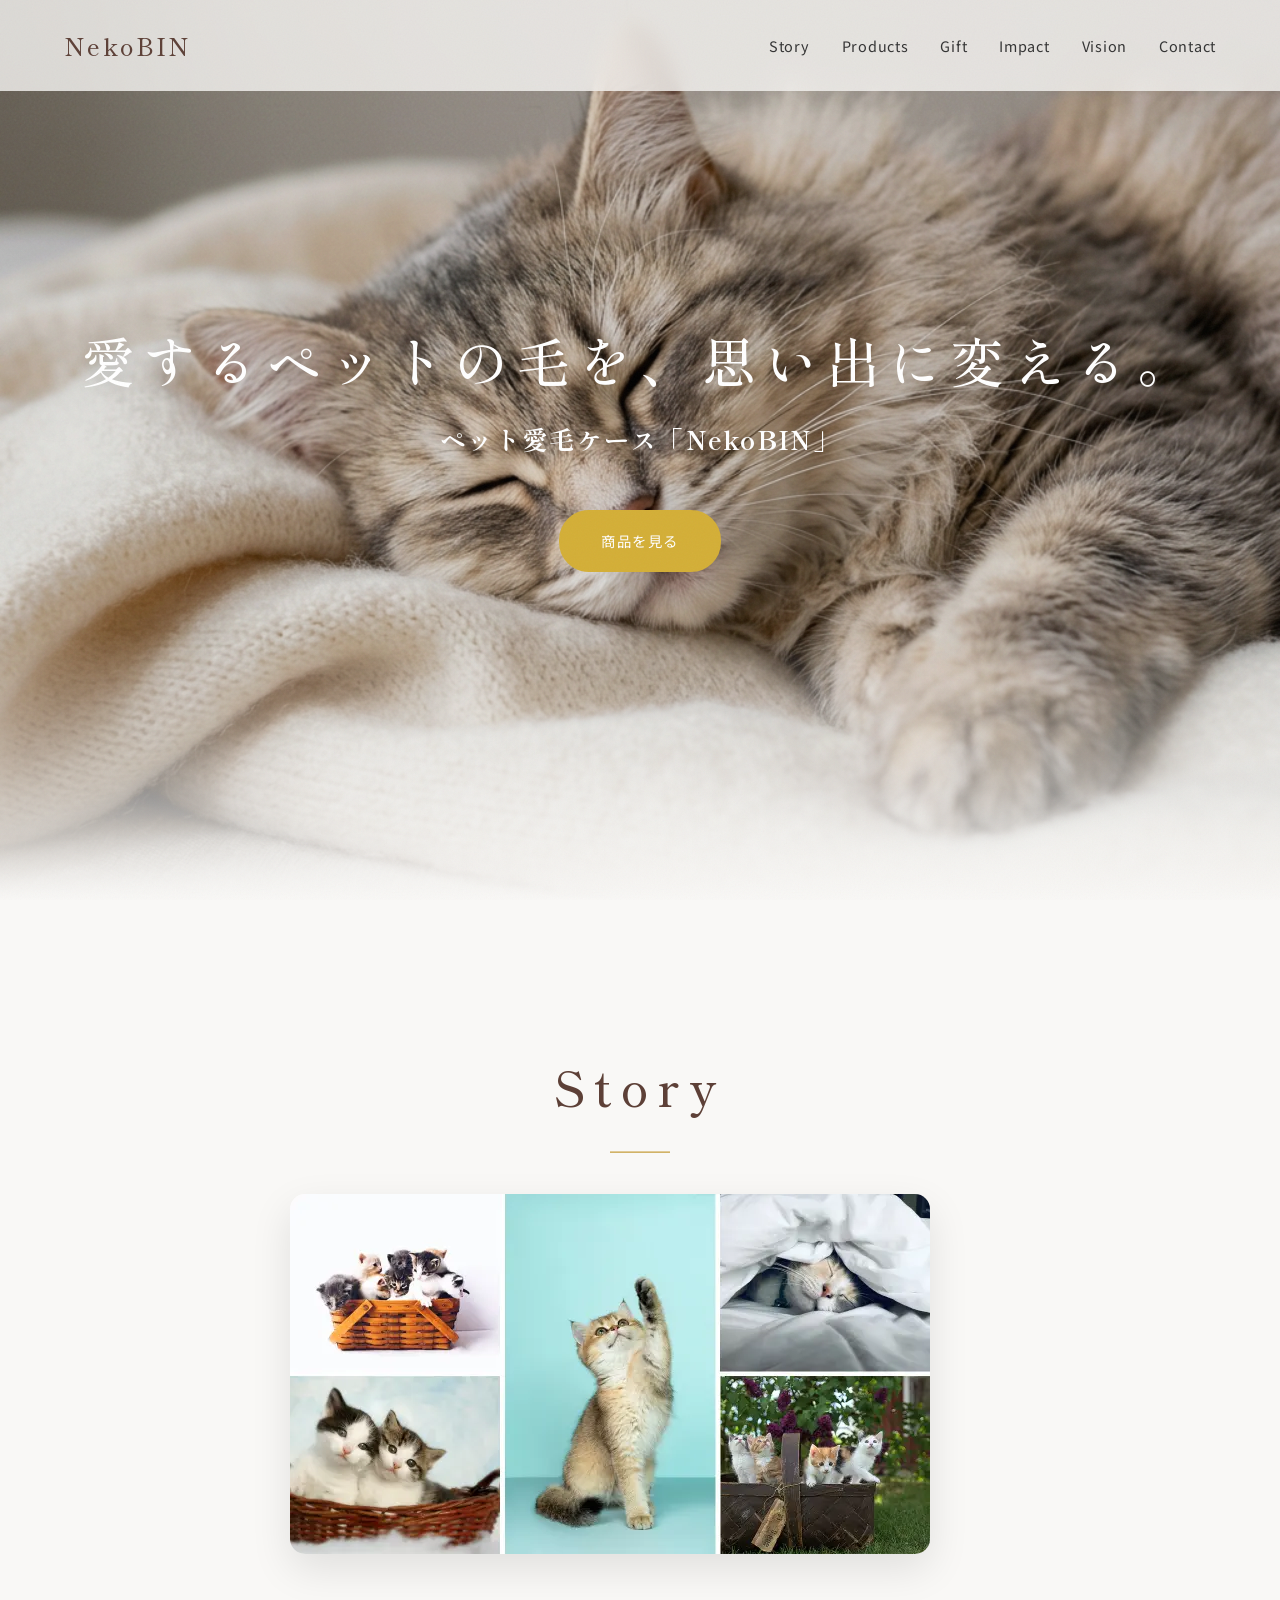
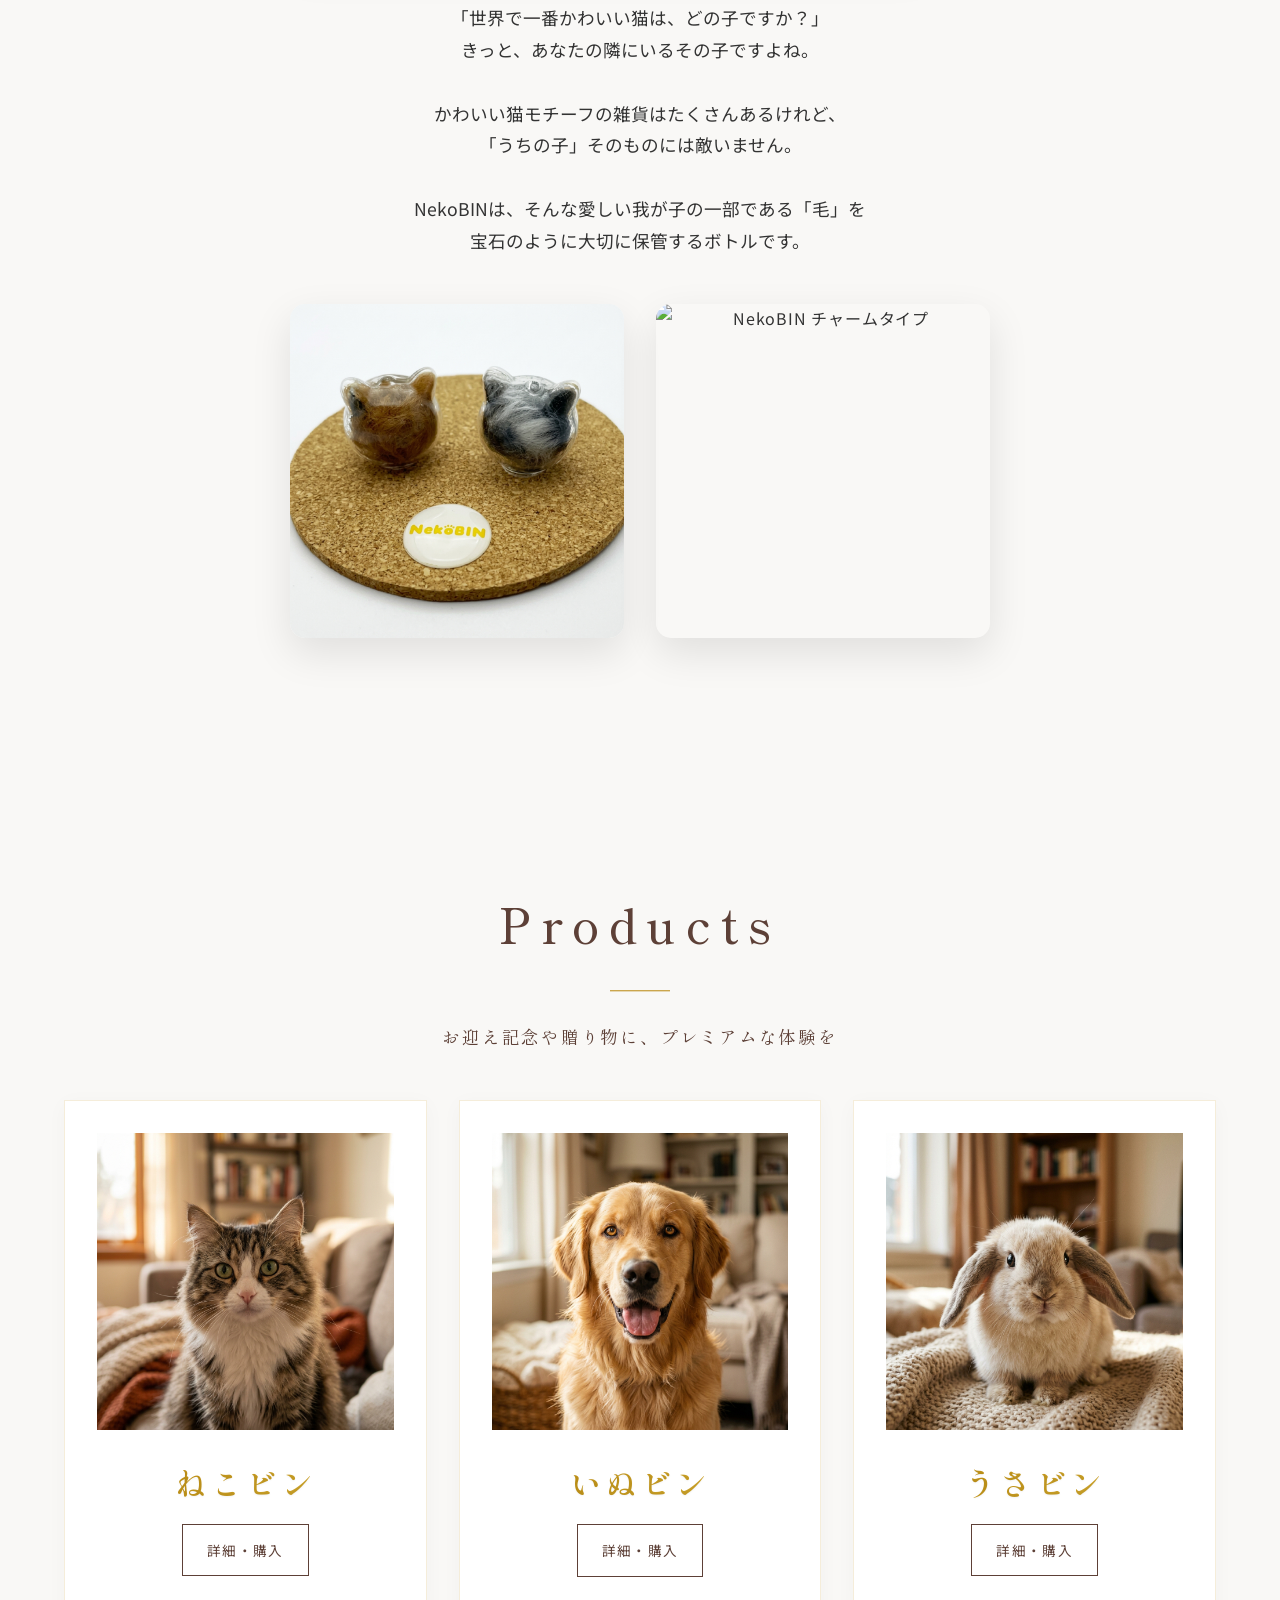
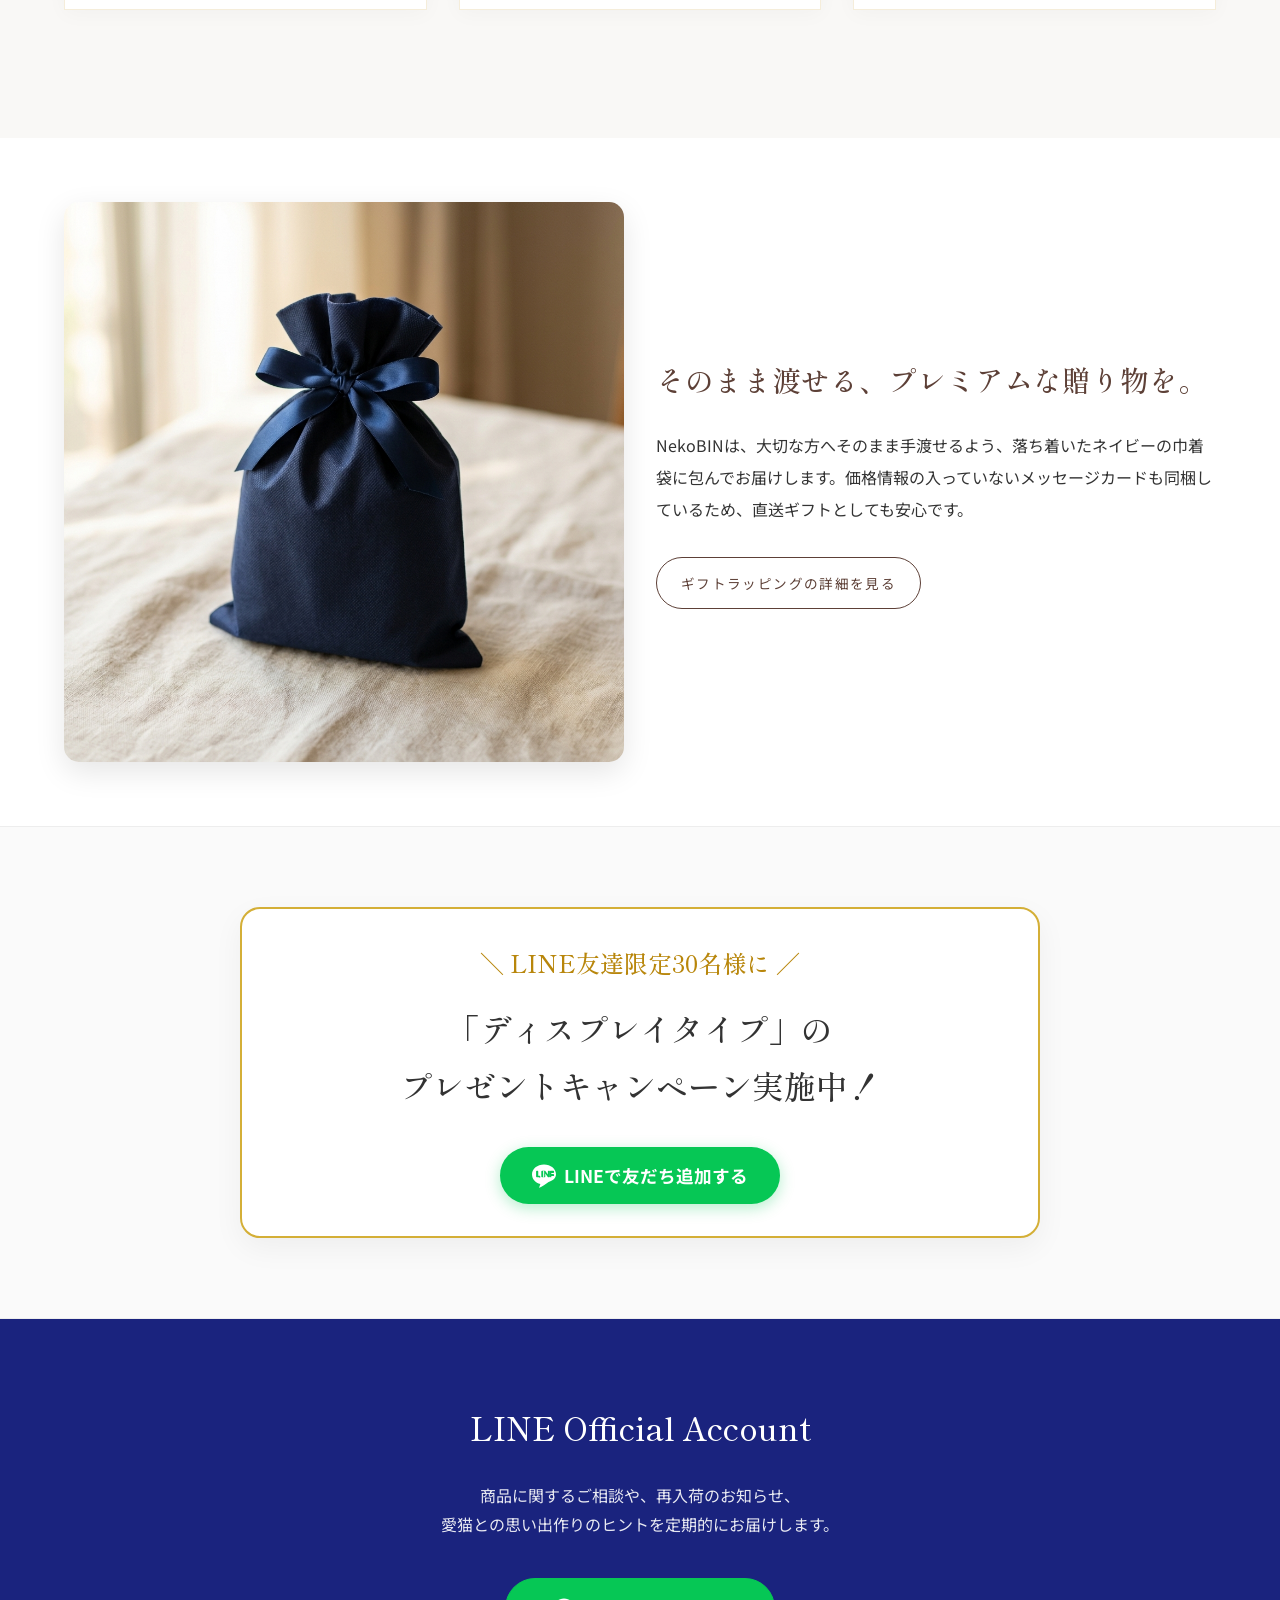
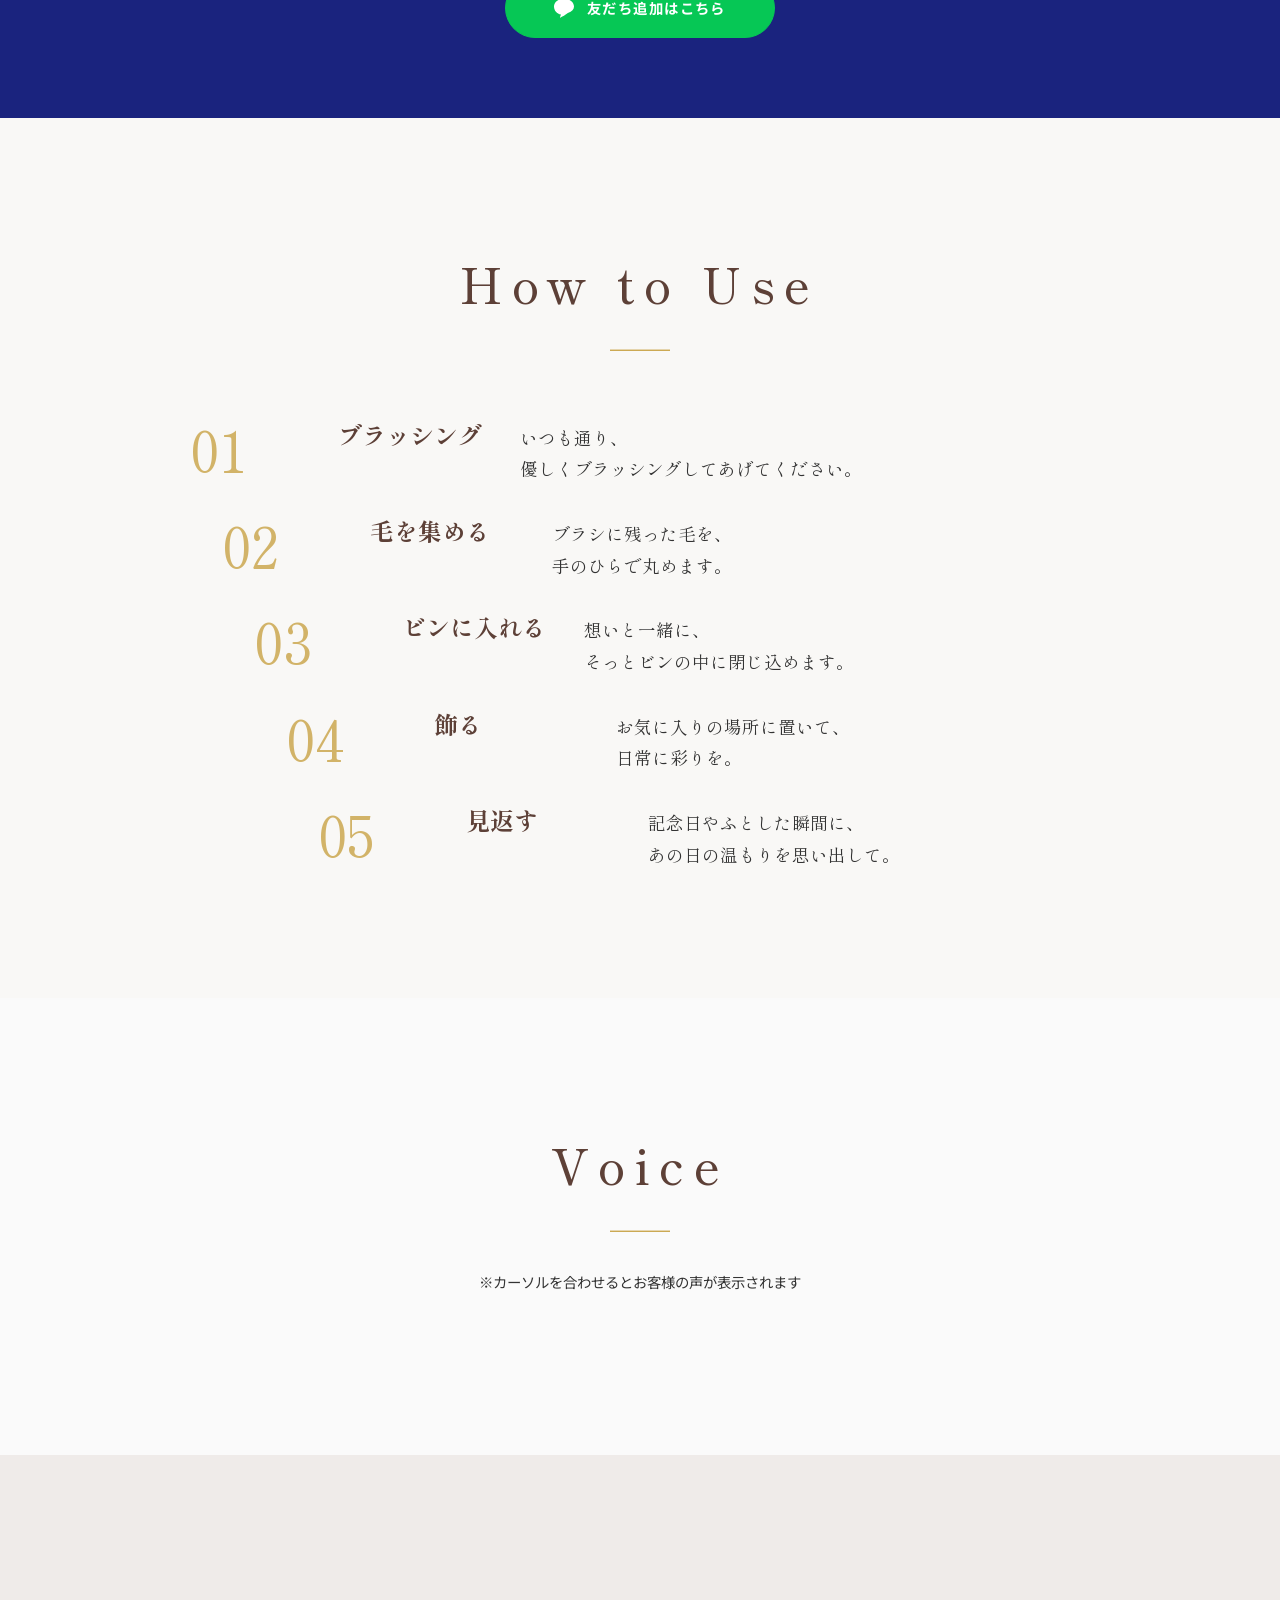
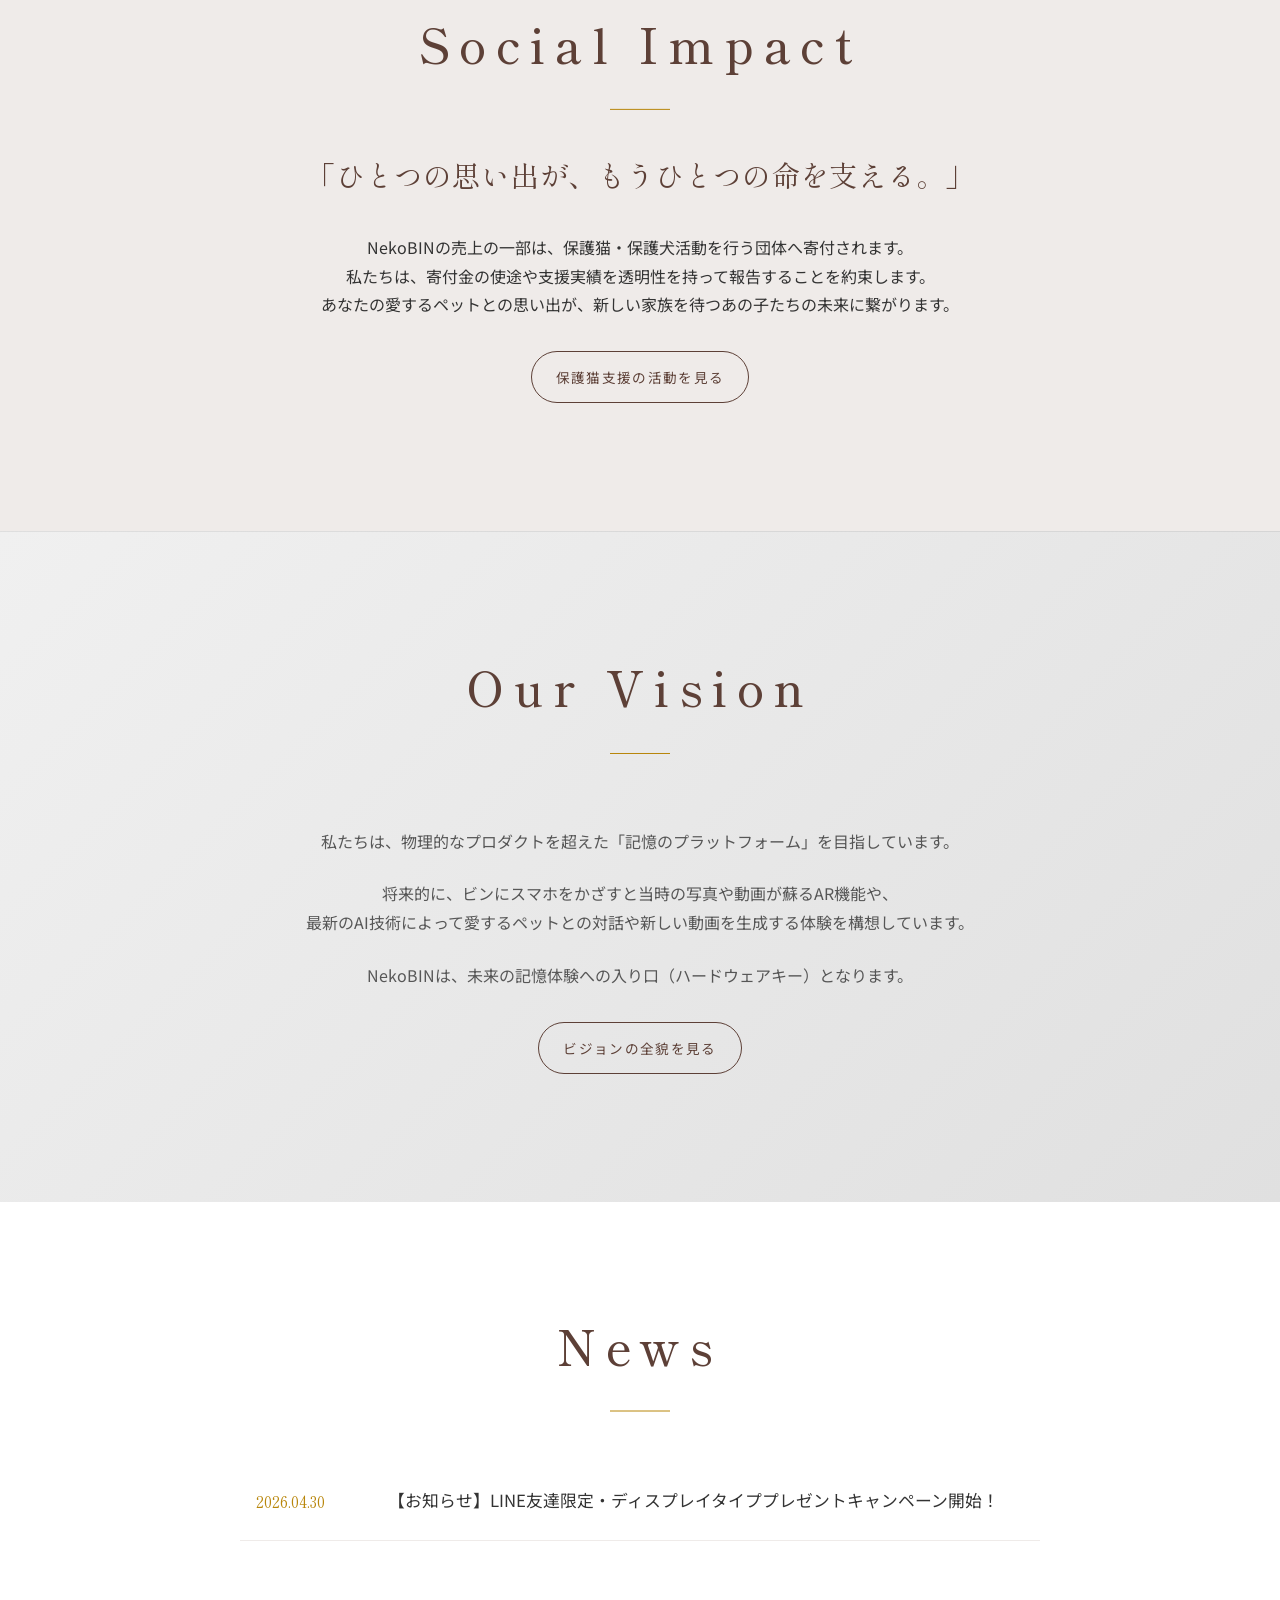
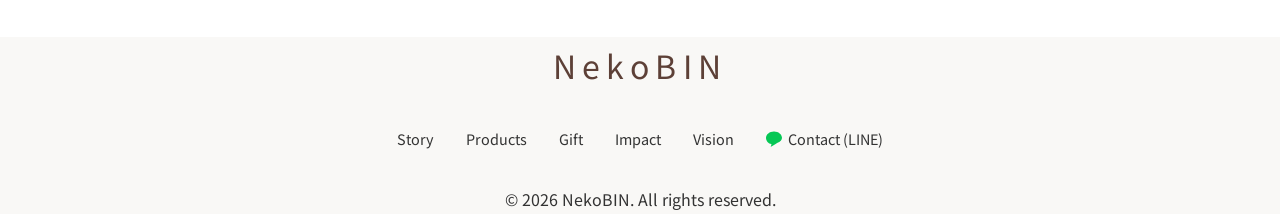
==== index.html @ 09f12906 "fix: 各商品のメイン画像を顔全体が写っているかわいらしいものに更新" ====
<!DOCTYPE html>
<html lang="ja">
<head>
    <meta charset="UTF-8">
    <meta name="viewport" content="width=device-width, initial-scale=1.0">
    <title>NekoBIN（ねこビン）| 愛するペットの毛を、思い出に変える。</title>
    <meta name="description" content="ペットとの日々を美しく残す「ペット愛毛ケース」NekoBIN。ブラッシング後の毛を小さなタイムカプセルに。保護猫・保護犬活動を支援するプレミアムブランドです。">
    <meta name="keywords" content="ペット愛毛ケース,遺毛 保管,猫 抜け毛 活用,ペット メモリアル ギフト,おしゃれ 抜け毛 ケース,NekoBIN">
    
    <!-- Open Graph / SNS -->
    <meta property="og:type" content="website">
    <meta property="og:title" content="NekoBIN（ねこビン）| 愛するペットの毛を、思い出に変える。">
    <meta property="og:description" content="ペットとの日々を美しく残す「ペット愛毛ケース」NekoBIN。">
    <meta property="og:image" content="nekobin_yellow_text.png">
    
    <!-- Google Fonts -->
    <link rel="preconnect" href="https://fonts.googleapis.com">
    <link rel="preconnect" href="https://fonts.gstatic.com" crossorigin>
    <link href="https://fonts.googleapis.com/css2?family=Noto+Sans+JP:wght@300;400;500&family=Shippori+Mincho:wght@400;500;600&display=swap" rel="stylesheet">
    
    <!-- CSS -->
    <link rel="stylesheet" href="style.css">
</head>
<body>
    <div class="noise-overlay"></div>
    
    <header id="header">
        <nav class="nav-container">
            <div class="logo">NekoBIN</div>
            <div class="menu-toggle" id="mobile-menu">
                <span></span>
                <span></span>
                <span></span>
            </div>
            <ul class="nav-links">
                <li><a href="#story">Story</a></li>
                <li><a href="#products">Products</a></li>
                <li><a href="gift.html">Gift</a></li>
                <li><a href="impact.html">Impact</a></li>
                <li><a href="vision.html">Vision</a></li>
                <li><a href="#footer">Contact</a></li>
            </ul>
        </nav>
    </header>

    <main>
        <!-- 1. Hero Section -->
        <section id="hero" class="hero-section">
            <div class="container">
                <div class="hero-content">
                    <h1 class="fade-in">愛するペットの毛を、思い出に変える。</h1>
                    <p class="sub-copy fade-in" style="font-weight: bold; color: var(--color-white);">ペット愛毛ケース「NekoBIN」</p>
                    <div class="cta-group fade-in">
                        <a href="#products" class="btn btn-primary" style="border-radius: 30px; border: 2px solid var(--color-accent-soft); background-color: var(--color-accent-soft); color: var(--color-white);">商品を見る</a>
                    </div>
                </div>
            </div>
        </section>

        <!-- 2. Brand Story -->
        <section id="story" class="story-section animate-on-scroll">
            <div class="container">
                <h2 class="section-title">Story</h2>
                <div class="story-content">
                    <div class="story-image-container fade-in" style="margin-bottom: 3rem; text-align: center;">
                        <img src="story_header_image.png" alt="かわいい猫たち" style="max-width: 100%; border-radius: 15px; box-shadow: 0 15px 40px rgba(0,0,0,0.1);">
                    </div>
                    <p>「世界で一番かわいい猫は、どの子ですか？」<br>
                    きっと、あなたの隣にいるその子ですよね。</p>
                    <p>かわいい猫モチーフの雑貨はたくさんあるけれど、<br>
                    「うちの子」そのものには敵いません。</p>
                    <p>NekoBINは、そんな愛しい我が子の一部である「毛」を<br>
                    宝石のように大切に保管するボトルです。</p>
                    <div class="story-image-container fade-in" style="margin-top: 3rem; display: flex; gap: 2rem; justify-content: center; align-items: stretch; flex-wrap: wrap;">
                        <img src="nekobin_yellow_text.png" alt="NekoBIN ディスプレイタイプ" style="flex: 1; min-width: 280px; max-width: 400px; object-fit: cover; border-radius: 15px; box-shadow: 0 15px 40px rgba(0,0,0,0.1);">
                        <img src="https://stationery.sentouryoku.com/wp-content/uploads/2026/03/detail_38719_17035072375439.webp" alt="NekoBIN チャームタイプ" style="flex: 1; min-width: 280px; max-width: 400px; object-fit: cover; border-radius: 15px; box-shadow: 0 15px 40px rgba(0,0,0,0.1);">
                    </div>
                </div>
            </div>
        </section>

        <!-- 3. Product Lineup -->
        <section id="products" class="products-section animate-on-scroll">
            <div class="container">
                <h2 class="section-title">Products</h2>
                <p style="text-align: center; margin-top: -2.5rem; margin-bottom: 3rem; color: var(--color-text-sub); font-family: var(--font-serif); font-size: 1.1rem; letter-spacing: 0.1em;">お迎え記念や贈り物に、プレミアムな体験を</p>
                <div class="product-grid">
                    <div class="product-card">
                        <div class="product-image">
                            <img src="cute_cat_face.png" alt="ねこビン">
                        </div>
                        <h3>ねこビン</h3>
                        <div class="product-variations">
                            <div class="variation">
                                <img src="nekobin_yellow_text.png" alt="ねこビン ディスプレイタイプ">
                                <span>ディスプレイタイプ</span>
                            </div>
                            <div class="variation">
                                <img src="https://stationery.sentouryoku.com/wp-content/uploads/2026/03/detail_38719_17035072375439.webp" alt="ねこビン チャームタイプ">
                                <span>チャームタイプ</span>
                            </div>
                        </div>
                        <a href="https://sentouryoku.shop-pro.jp/?mode=cate&cbid=2917556&csid=0" class="btn btn-outline" target="_blank" rel="noopener noreferrer">詳細・購入</a>
                    </div>
                    <div class="product-card">
                        <div class="product-image">
                            <img src="cute_dog_face.png" alt="いぬビン">
                        </div>
                        <h3>いぬビン</h3>
                        <div class="product-variations">
                            <div class="variation">
                                <img src="https://stationery.sentouryoku.com/wp-content/uploads/2026/03/inubin_display.png" alt="いぬビン ディスプレイタイプ">
                                <span>ディスプレイタイプ</span>
                            </div>
                            <div class="variation">
                                <img src="https://stationery.sentouryoku.com/wp-content/uploads/2026/03/inubin_charm.png" alt="いぬビン チャームタイプ">
                                <span>チャームタイプ</span>
                            </div>
                        </div>
                        <a href="https://sentouryoku.shop-pro.jp/?mode=cate&cbid=2979851&csid=0" class="btn btn-outline" target="_blank" rel="noopener noreferrer">詳細・購入</a>
                    </div>
                    <div class="product-card">
                        <div class="product-image">
                            <img src="cute_rabbit_face.png" alt="うさビン">
                        </div>
                        <h3>うさビン</h3>
                        <div class="product-variations">
                            <div class="variation">
                                <img src="https://stationery.sentouryoku.com/wp-content/uploads/2026/03/usabin_display.png" alt="うさビン ディスプレイタイプ">
                                <span>ディスプレイタイプ</span>
                            </div>
                            <div class="variation">
                                <img src="https://stationery.sentouryoku.com/wp-content/uploads/2026/03/usabin_charm.png" alt="うさビン チャームタイプ">
                                <span>チャームタイプ</span>
                            </div>
                        </div>
                        <a href="https://sentouryoku.shop-pro.jp/?mode=cate&cbid=2979852&csid=0" class="btn btn-outline" target="_blank" rel="noopener noreferrer">詳細・購入</a>
                    </div>
                </div>
            </div>
        </section>

        <!-- Gift Intro Section -->
        <section id="gift-intro" class="animate-on-scroll" style="background-color: var(--color-white); padding: 4rem 0;">
            <div class="container">
                <div style="display: flex; gap: 2rem; align-items: center; flex-wrap: wrap;">
                    <div style="flex: 1; min-width: 280px;">
                        <img src="gift_hero_bag.png?v=2" alt="ギフトラッピング" style="width: 100%; border-radius: 15px; box-shadow: 0 10px 30px rgba(0,0,0,0.1);">
                    </div>
                    <div style="flex: 1; min-width: 280px;">
                        <h2 style="font-family: var(--font-serif); font-size: 1.8rem; margin-bottom: 1.5rem; color: var(--color-text-sub);">そのまま渡せる、プレミアムな贈り物を。</h2>
                        <p style="margin-bottom: 2rem; line-height: 2;">NekoBINは、大切な方へそのまま手渡せるよう、落ち着いたネイビーの巾着袋に包んでお届けします。価格情報の入っていないメッセージカードも同梱しているため、直送ギフトとしても安心です。</p>
                        <a href="gift.html" class="btn btn-outline" style="border-radius: 30px;">ギフトラッピングの詳細を見る</a>
                    </div>
                </div>
            </div>
        </section>

        <!-- Campaign Banner -->
        <section class="campaign-section animate-on-scroll" style="background-color: #FAFAFA; padding: 5rem 0; border-top: 1px solid rgba(0,0,0,0.05); border-bottom: 1px solid rgba(0,0,0,0.05);">
            <div class="container" style="text-align: center;">
                <div style="background: white; border: 2px solid var(--color-accent-soft); border-radius: 20px; padding: 2rem; max-width: 800px; margin: 0 auto; box-shadow: 0 10px 30px rgba(0,0,0,0.05);">
                    <h3 style="font-size: clamp(1rem, 4vw, 1.5rem); margin-bottom: 1rem; color: var(--color-accent); font-family: var(--font-serif);">＼ LINE友達限定30名様に ／</h3>
                    <h2 style="font-size: clamp(1.2rem, 5vw, 2rem); margin-bottom: 2rem; color: var(--color-text-main); font-family: var(--font-serif);">「ディスプレイタイプ」の<br>プレゼントキャンペーン実施中！</h2>
                    <a href="https://lin.ee/scohhF7" target="_blank" rel="noopener noreferrer" style="background-color: #06C755; color: white; padding: 0.8rem 2rem; font-size: clamp(0.9rem, 3vw, 1.1rem); border-radius: 50px; text-decoration: none; display: inline-flex; align-items: center; gap: 0.5rem; font-weight: bold; box-shadow: 0 4px 15px rgba(6, 199, 85, 0.3); transition: transform 0.3s ease;">
                        <svg viewBox="0 0 24 24" width="24" height="24" fill="currentColor"><path d="M24 10.304c0-5.369-5.383-9.738-12-9.738-6.616 0-12 4.369-12 9.738 0 4.814 3.55 8.845 8.358 9.58-.32.969-1.026 2.92-1.246 3.618-.086.275.025.405.244.31 2.378-1.024 6.78-3.774 9.245-5.698C21.737 16.27 24 13.565 24 10.304zM7.558 13.275H4.806a.715.715 0 0 1-.715-.715V7.472a.715.715 0 0 1 .715-.715h.716c.394 0 .715.321.715.715v4.372h1.321c.394 0 .715.321.715.715v.716a.715.715 0 0 1-.715.715zm3.896 0h-1.43a.715.715 0 0 1-.715-.715V7.472a.715.715 0 0 1 .715-.715h1.43c.394 0 .715.321.715.715v5.088a.715.715 0 0 1-.715.715zm6.541-5.803v5.088a.715.715 0 0 1-.715.715h-.934a.722.722 0 0 1-.58-.291l-2.486-3.414v2.99a.715.715 0 0 1-.715.715h-.715a.715.715 0 0 1-.715-.715V7.472a.715.715 0 0 1 .715-.715h.935c.231 0 .445.111.579.292l2.486 3.414v-2.991a.715.715 0 0 1 .715-.715h.715c.395 0 .715.321.715.715zm4.076 0v5.088a.715.715 0 0 1-.715.715h-2.753a.715.715 0 0 1-.715-.715V7.472a.715.715 0 0 1 .715-.715h2.753c.394 0 .715.321.715.715v.716a.715.715 0 0 1-.715.715h-2.038v1.071h2.038c.394 0 .715.321.715.715v.715a.715.715 0 0 1-.715.715h-2.038v1.072h2.038c.394 0 .715.321.715.715z"/></svg>
                        LINEで友だち追加する
                    </a>
                </div>
            </div>
        </section>

        <!-- LINE Contact Section -->
        <section id="line-contact" class="animate-on-scroll" style="background-color: var(--color-deep); padding: 5rem 0; color: white; text-align: center;">
            <div class="container">
                <div style="max-width: 600px; margin: 0 auto;">
                    <h2 style="font-family: var(--font-serif); font-size: 2rem; margin-bottom: 1.5rem;">LINE Official Account</h2>
                    <p style="margin-bottom: 2.5rem; opacity: 0.9; line-height: 1.8;">商品に関するご相談や、再入荷のお知らせ、<br>愛猫との思い出作りのヒントを定期的にお届けします。</p>
                    <a href="https://lin.ee/scohhF7" target="_blank" rel="noopener noreferrer" class="btn btn-primary" style="background-color: #06C755; border-color: #06C755; border-radius: 50px; padding: 1rem 3rem; font-weight: bold; display: inline-flex; align-items: center; gap: 0.8rem;">
                        <svg viewBox="0 0 24 24" width="20" height="20" fill="currentColor"><path d="M24 10.304c0-5.369-5.383-9.738-12-9.738-6.616 0-12 4.369-12 9.738 0 4.814 3.55 8.845 8.358 9.58-.32.969-1.026 2.92-1.246 3.618-.086.275.025.405.244.31 2.378-1.024 6.78-3.774 9.245-5.698C21.737 16.27 24 13.565 24 10.304z"/></svg>
                        友だち追加はこちら
                    </a>
                </div>
            </div>
        </section>

        <!-- 4. How to Use -->
        <section id="usage" class="usage-section animate-on-scroll">
            <div class="container">
                <h2 class="section-title">How to Use</h2>
                <div class="usage-steps">
                    <div class="step">
                        <span class="step-num">01</span>
                        <div class="step-content">
                            <h4>ブラッシング</h4>
                            <p>いつも通り、<br>優しくブラッシングしてあげてください。</p>
                        </div>
                        <img src="step1_brushing.png" alt="ブラッシング" class="step-hover-image">
                    </div>
                    <div class="step">
                        <span class="step-num">02</span>
                        <div class="step-content">
                            <h4>毛を集める</h4>
                            <p>ブラシに残った毛を、<br>手のひらで丸めます。</p>
                        </div>
                        <img src="step2_fur_palm.png" alt="毛を集める" class="step-hover-image">
                    </div>
                    <div class="step">
                        <span class="step-num">03</span>
                        <div class="step-content">
                            <h4>ビンに入れる</h4>
                            <p>想いと一緒に、<br>そっとビンの中に閉じ込めます。</p>
                        </div>
                        <img src="step3_put_in.png" alt="ビンに入れる" class="step-hover-image">
                    </div>
                    <div class="step">
                        <span class="step-num">04</span>
                        <div class="step-content">
                            <h4>飾る</h4>
                            <p>お気に入りの場所に置いて、<br>日常に彩りを。</p>
                        </div>
                        <img src="step4_decorate.png" alt="飾る" class="step-hover-image">
                    </div>
                    <div class="step">
                        <span class="step-num">05</span>
                        <div class="step-content">
                            <h4>見返す</h4>
                            <p>記念日やふとした瞬間に、<br>あの日の温もりを思い出して。</p>
                        </div>
                    </div>
                </div>
            </div>
        </section>

        <!-- 5. Voice -->
        <section id="voice" class="voice-section animate-on-scroll">
            <div class="container">
                <h2 class="section-title">Voice</h2>
                <p class="voice-hint" style="text-align: center; color: var(--color-text-main); font-size: 0.9rem; margin-top: -1.5rem; margin-bottom: 2rem;">※カーソルを合わせるとお客様の声が表示されます</p>
                <div class="voice-content">
                    <div class="voice-grid">
                        <div class="voice-card">
                            <p class="voice-text">「可愛い愛猫といつも一緒にいられる安心感。今までありそうでなかったチャームを作製してくれてありがとう」</p>
                            <p class="voice-author">氏原 令子 さん</p>
                        </div>
                        <div class="voice-card">
                            <p class="voice-text">「飼い猫の抜けた毛を捨てるのがもったいないと言っている彼女にちょうどいいプレゼントになりそうです。すごく喜ぶと思います」</p>
                            <p class="voice-author">といそな さん</p>
                        </div>
                        <div class="voice-card">
                            <p class="voice-text">「今日で急逝した愛猫の四七日になり、表示された広告からご縁を感じ購入させて頂きました。思い出にさせて頂きたいと存じます」</p>
                            <p class="voice-author">Pratum さん</p>
                        </div>
                        <div class="voice-card">
                            <p class="voice-text">「とても素晴らしい商品を製作していただきありがとうございます。愛猫４匹いるので可愛く作って飾りたいと思います！」</p>
                            <p class="voice-author">tennsei さん</p>
                        </div>
                        <div class="voice-card">
                            <p class="voice-text">「一つは自分用に一つは友人に！愛猫家にはたまらんにゃんな商品です！楽しみにしています！」</p>
                            <p class="voice-author">kyarabi さん</p>
                        </div>
                        <div class="voice-card">
                            <p class="voice-text">「悩んでましたがやっぱり購入します。ウチは４匹いるので４つでいい感じにレイアウト出来そうです。楽しみに待ってます」</p>
                            <p class="voice-author">グリーンアイキャット さん</p>
                        </div>
                    </div>
                </div>
            </div>
        </section>

        <!-- 6. Social Impact -->
        <section id="impact" class="impact-section animate-on-scroll">
            <div class="container">
                <h2 class="section-title">Social Impact</h2>
                <div class="impact-content">
                    <p class="impact-message">「ひとつの思い出が、もうひとつの命を支える。」</p>
                    <p>NekoBINの売上の一部は、保護猫・保護犬活動を行う団体へ寄付されます。<br>
                    私たちは、寄付金の使途や支援実績を透明性を持って報告することを約束します。</p>
                    <p>あなたの愛するペットとの思い出が、新しい家族を待つあの子たちの未来に繋がります。</p>
                    <div style="text-align: center; margin-top: 2rem;">
                        <a href="impact.html" class="btn btn-outline" style="border-radius: 30px;">保護猫支援の活動を見る</a>
                    </div>
                </div>
            </div>
        </section>

        <!-- 6. Our Vision -->
        <section id="vision" class="vision-section animate-on-scroll">
            <div class="container">
                <h2 class="section-title">Our Vision</h2>
                <div class="vision-content">
                    <p>私たちは、物理的なプロダクトを超えた「記憶のプラットフォーム」を目指しています。</p>
                    <p>将来的に、ビンにスマホをかざすと当時の写真や動画が蘇るAR機能や、<br>
                    最新のAI技術によって愛するペットとの対話や新しい動画を生成する体験を構想しています。</p>
                    <p>NekoBINは、未来の記憶体験への入り口（ハードウェアキー）となります。</p>
                    <div style="text-align: center; margin-top: 2rem;">
                        <a href="vision.html" class="btn btn-outline" style="border-radius: 30px;">ビジョンの全貌を見る</a>
                    </div>
                </div>
            </div>
        </section>

        <!-- 7. News -->
        <section id="news" class="news-section animate-on-scroll" style="background-color: #fff; padding: 6rem 0;">
            <div class="container">
                <h2 class="section-title">News</h2>
                <div class="news-list" style="max-width: 800px; margin: 0 auto;">
                    <a href="#" style="display: flex; gap: 2rem; padding: 1.5rem 1rem; border-bottom: 1px solid #EFEBE9; text-decoration: none; color: inherit; transition: background 0.3s ease;">
                        <div class="news-date" style="color: var(--color-accent); font-family: var(--font-serif); font-size: 0.95rem; min-width: 100px;">2026.04.30</div>
                        <div class="news-title" style="font-size: 1.05rem; line-height: 1.5;">【お知らせ】LINE友達限定・ディスプレイタイププレゼントキャンペーン開始！</div>
                    </a>
                    <!-- 記事が増えた場合は、ここに追記されます -->
                </div>
            </div>
        </section>
    </main>

    <footer id="footer">
        <div class="container">
            <div class="footer-content">
                <div class="footer-logo">NekoBIN</div>
                <div class="footer-links">
                    <a href="index.html#story">Story</a>
                    <a href="index.html#products">Products</a>
                    <a href="gift.html">Gift</a>
                    <a href="impact.html">Impact</a>
                    <a href="vision.html">Vision</a>
                    <a href="https://lin.ee/scohhF7" target="_blank" rel="noopener noreferrer" style="display: flex; align-items: center; gap: 0.4rem;">
                        <svg viewBox="0 0 24 24" width="16" height="16" fill="#06C755"><path d="M24 10.304c0-5.369-5.383-9.738-12-9.738-6.616 0-12 4.369-12 9.738 0 4.814 3.55 8.845 8.358 9.58-.32.969-1.026 2.92-1.246 3.618-.086.275.025.405.244.31 2.378-1.024 6.78-3.774 9.245-5.698C21.737 16.27 24 13.565 24 10.304z"/></svg>
                        Contact (LINE)
                    </a>
                </div>
                <p class="copyright">&copy; 2026 NekoBIN. All rights reserved.</p>
            </div>
        </div>
    </footer>

    <!-- JS -->
    <script src="script.js"></script>
</body>
</html>
---- style.css ----
/* 
    NekoBIN - style.css
    Design System: Premium, Warm, Cinematic, Elegant
*/

:root {
    /* Colors */
    --color-bg: #F9F8F6; /* オフホワイト / 生成り */
    --color-text-main: #333333;
    --color-text-sub: #5D4037; /* 木目に合うブラウン */
    --color-accent: #B8860B; /* アンティークゴールド */
    --color-accent-soft: #D4AF37;
    --color-deep: #1A237E; /* 深いネイビー */
    --color-natural: #556B2F; /* オリーブグリーン */
    --color-white: #FFFFFF;

    /* Fonts */
    --font-serif: 'Shippori Mincho', serif;
    --font-sans: 'Noto Sans JP', sans-serif;

    /* Spacing */
    --space-unit: 1rem;
    --container-width: 1200px;
    --transition-premium: 1.2s cubic-bezier(0.165, 0.84, 0.44, 1);
}

/* Reset & Base */
* {
    margin: 0;
    padding: 0;
    box-sizing: border-box;
}

html, body {
    overflow-x: hidden;
    width: 100%;
}

html {
    scroll-behavior: smooth;
    font-size: 16px;
}

body {
    background-color: var(--color-bg);
    color: var(--color-text-main);
    font-family: var(--font-sans);
    line-height: 1.8;
    -webkit-font-smoothing: antialiased;
}

img {
    max-width: 100%;
    height: auto;
    display: block;
}

/* Background Texture (Refined Linen/Paper feel) */
.noise-overlay {
    position: fixed;
    top: 0;
    left: 0;
    width: 100%;
    height: 100%;
    pointer-events: none;
    opacity: 0.04;
    z-index: 9999;
    /* Noise + Subtle Fabric Pattern */
    background-image: 
        url("data:image/svg+xml,%3Csvg viewBox='0 0 200 200' xmlns='http://www.w3.org/2000/svg'%3E%3Cfilter id='noiseFilter'%3E%3CfeTurbulence type='fractalNoise' baseFrequency='0.65' numOctaves='3' stitchTiles='stitch'/%3E%3C/filter%3E%3Crect width='100%25' height='100%25' filter='url(%23noiseFilter)'/%3E%3C/svg%3E"),
        linear-gradient(45deg, rgba(0,0,0,0.02) 25%, transparent 25%, transparent 75%, rgba(0,0,0,0.02) 75%, rgba(0,0,0,0.02)),
        linear-gradient(45deg, rgba(0,0,0,0.02) 25%, transparent 25%, transparent 75%, rgba(0,0,0,0.02) 75%, rgba(0,0,0,0.02));
    background-size: 200px 200px, 4px 4px, 4px 4px;
    background-position: 0 0, 0 0, 2px 2px;
}

/* Typography */
h1, h2, h3, .logo {
    font-family: var(--font-serif);
    font-weight: 500;
}

a {
    text-decoration: none;
    color: inherit;
    transition: 0.3s ease;
}

/* Layout */
.container {
    width: 90%;
    max-width: var(--container-width);
    margin: 0 auto;
}

/* Header */
header {
    position: fixed;
    top: 0;
    width: 100%;
    padding: 1.5rem 0;
    background: rgba(249, 248, 246, 0.8);
    backdrop-filter: blur(10px);
    z-index: 1000;
}

.nav-container {
    display: flex;
    justify-content: space-between;
    align-items: center;
    width: 90%;
    margin: 0 auto;
}

.logo {
    font-size: 1.5rem;
    letter-spacing: 0.1em;
    color: var(--color-text-sub);
}

.nav-links {
    display: flex;
    list-style: none;
    gap: 2rem;
}

.nav-links a {
    font-size: 0.9rem;
    letter-spacing: 0.05em;
    color: var(--color-text-main);
}

.nav-links a:hover {
    color: var(--color-accent);
}

/* Hero Section */
.hero-section {
    height: 100vh;
    display: flex;
    align-items: center;
    justify-content: center;
    text-align: center;
    background: linear-gradient(rgba(0, 0, 0, 0.1), rgba(0, 0, 0, 0.1)), url('cute_monotone_cat_hero_1777551936436.png');
    background-size: cover;
    background-position: center;
    background-attachment: fixed; /* Simple Parallax */
    position: relative;
    overflow: hidden;
}

@media (max-width: 1024px) {
    .hero-section {
        background-attachment: scroll; /* Mobile fix for backgrounds */
    }
}

.hero-section::after {
    content: '';
    position: absolute;
    bottom: 0;
    left: 0;
    width: 100%;
    height: 30vh;
    background: linear-gradient(to top, var(--color-bg), transparent);
}

.hero-content {
    position: relative;
    z-index: 10;
}

.hero-content h1 {
    font-size: clamp(2rem, 8vw, 3.375rem);
    line-height: 1.2;
    margin-bottom: 1.5rem;
    color: var(--color-white); /* 白に変更 */
    text-shadow: 0 2px 20px rgba(0, 0, 0, 0.2);
}

.sub-copy {
    font-family: var(--font-serif);
    font-size: clamp(1rem, 4vw, 1.6rem);
    font-weight: 500;
    letter-spacing: 0.25em;
    color: var(--color-accent-soft); /* 黄色（アンティークゴールド）に変更 */
    margin-bottom: 3rem;
    opacity: 1;
}

/* Buttons */
.cta-group {
    display: flex;
    gap: 1.5rem;
    justify-content: center;
}

.btn {
    padding: 1rem 2.5rem;
    font-size: 0.9rem;
    letter-spacing: 0.1em;
    border-radius: 0; /* Sharp, elegant edges */
    transition: 0.4s cubic-bezier(0.165, 0.84, 0.44, 1);
    cursor: pointer;
}

.btn-primary {
    background-color: var(--color-text-sub);
    color: var(--color-white);
    border: 1px solid var(--color-text-sub);
    position: relative;
    overflow: hidden;
}

/* Brass Shine Effect on Hover */
.btn-primary::after {
    content: '';
    position: absolute;
    top: -50%;
    left: -50%;
    width: 200%;
    height: 200%;
    background: linear-gradient(
        45deg,
        transparent,
        rgba(255, 255, 255, 0.1),
        rgba(255, 255, 255, 0.2),
        rgba(255, 255, 255, 0.1),
        transparent
    );
    transform: rotate(45deg);
    transition: 0.6s;
    opacity: 0;
}

.btn-primary:hover::after {
    left: 100%;
    opacity: 1;
}

.btn-secondary {
    background-color: transparent;
    color: var(--color-text-main);
    border: 1px solid var(--color-text-main);
}

.btn-secondary:hover {
    background-color: var(--color-text-main);
    color: var(--color-white);
}

/* Animations */
.fade-in {
    opacity: 0;
    transform: translateY(20px);
    animation: fadeInUp 1.8s forwards cubic-bezier(0.165, 0.84, 0.44, 1);
    letter-spacing: 0.05em; /* Start slightly tighter */
}

.hero-content h1.fade-in { 
    animation-delay: 0.3s;
    animation-name: fadeInUpBreathing;
}
.sub-copy.fade-in { animation-delay: 0.7s; }
.cta-group.fade-in { animation-delay: 1.1s; }

@keyframes fadeInUp {
    to {
        opacity: 1;
        transform: translateY(0);
    }
}

/* Breathing animation for key copy */
@keyframes fadeInUpBreathing {
    0% {
        opacity: 0;
        transform: translateY(20px);
        letter-spacing: 0.05em;
    }
    100% {
        opacity: 1;
        transform: translateY(0);
        letter-spacing: 0.15em; /* Expand slowly like a breath */
    }
}

/* Section Common */
section {
    padding: 8rem 0;
}

.section-title {
    font-size: 3rem;
    text-align: center;
    margin-bottom: 5rem;
    color: var(--color-text-sub);
    letter-spacing: 0.2em;
    position: relative;
}

.section-title::after {
    content: '';
    position: absolute;
    bottom: -1.5rem;
    left: 50%;
    transform: translateX(-50%);
    width: 60px;
    height: 1px;
    background: var(--color-accent);
}


/* Mobile Menu Button */
.menu-toggle {
    display: none;
    flex-direction: column;
    justify-content: space-between;
    width: 30px;
    height: 21px;
    cursor: pointer;
    z-index: 1001;
}

.menu-toggle span {
    display: block;
    width: 100%;
    height: 2px;
    background-color: var(--color-text-sub);
    transition: 0.3s ease;
}

@media (max-width: 768px) {
    .menu-toggle {
        display: flex;
    }

    .nav-links {
        display: none;
        position: fixed;
        top: 0;
        right: 0;
        width: 80%;
        height: 100vh;
        background: var(--color-bg);
        flex-direction: column;
        justify-content: center;
        align-items: center;
        box-shadow: -10px 0 30px rgba(0,0,0,0.1);
        z-index: 1000;
    }

    .nav-links.active {
        display: flex;
    }

    .nav-links li {
        margin: 1.5rem 0;
    }

    .nav-links a {
        font-size: 1.2rem;
    }

    /* Hamburger Animation */
    .menu-toggle.active span:nth-child(1) {
        transform: translateY(9.5px) rotate(45deg);
    }
    .menu-toggle.active span:nth-child(2) {
        opacity: 0;
    }
    .menu-toggle.active span:nth-child(3) {
        transform: translateY(-9.5px) rotate(-45deg);
    }
}


/* Story Section */
.story-content {
    max-width: 700px;
    margin: 0 auto;
    text-align: center;
}

.story-content p {
    margin-bottom: 2rem;
    font-size: 1.1rem;
}

/* Products Section */
.product-grid {
    display: grid;
    grid-template-columns: repeat(3, 1fr);
    gap: 2rem;
}

.product-card {
    background: var(--color-white);
    padding: 2rem;
    text-align: center;
    transition: var(--transition-premium);
    border: 1px solid rgba(184, 134, 11, 0.15);
    position: relative;
    overflow: hidden;
    box-shadow: 0 4px 20px rgba(0, 0, 0, 0.03);
}

.product-card:hover {
    transform: translateY(-15px);
    box-shadow: 0 20px 40px rgba(184, 134, 11, 0.1);
    border-color: var(--color-accent-soft);
}

@keyframes float {
    0%, 100% { transform: translateY(0); }
    50% { transform: translateY(-10px); }
}

.product-card:nth-child(2) { animation-delay: 1s; }
.product-card:nth-child(3) { animation-delay: 2s; }

.product-card::before {
    content: '';
    position: absolute;
    top: 0;
    left: 0;
    width: 100%;
    height: 2px;
    background: var(--color-accent); /* Brass top line */
    transform: scaleX(0);
    transition: 0.4s ease;
}

.product-card:hover::before {
    transform: scaleX(1);
}

.product-card:hover {
    transform: translateY(-10px);
    box-shadow: 0 10px 30px rgba(0,0,0,0.05);
}

.product-image {
    width: 100%;
    aspect-ratio: 1/1;
    overflow: hidden;
    margin-bottom: 1.5rem;
}

.product-image img {
    width: 100%;
    height: 100%;
    object-fit: cover;
    transition: 0.6s ease;
}

.product-card:hover .product-image img {
    transform: scale(1.05);
}

.product-card h3 {
    font-size: 2rem;
    margin-bottom: 0.8rem;
    color: var(--color-accent);
    letter-spacing: 0.1em;
    font-weight: 600;
    background: linear-gradient(135deg, var(--color-accent), var(--color-accent-soft));
    -webkit-background-clip: text;
    -webkit-text-fill-color: transparent;
    text-shadow: 0 1px 2px rgba(0,0,0,0.05);
}

.price {
    color: var(--color-text-sub);
    font-weight: 500;
    margin-bottom: 0.5rem;
}

.product-note {
    font-size: 0.75rem;
    color: #888;
    margin-bottom: 1.5rem;
    letter-spacing: 0.05em;
}

.btn-outline {
    display: inline-block;
    padding: 0.8rem 1.5rem;
    border: 1px solid var(--color-text-sub);
    color: var(--color-text-sub);
    font-size: 0.85rem;
}

.btn-outline:hover {
    background: var(--color-text-sub);
    color: var(--color-white);
}

/* Product Variations (Hover Reveal - Large Layout) */
.product-variations {
    display: flex;
    gap: 1.5rem;
    margin-top: 0;
    max-height: 0;
    opacity: 0;
    overflow: hidden;
    transition: 0.8s cubic-bezier(0.165, 0.84, 0.44, 1);
    width: 100%;
}

.product-card:hover .product-variations {
    max-height: 400px;
    opacity: 1;
    margin-top: 2rem;
    margin-bottom: 1rem;
}

/* Hide main info on hover to give space to variations (Target LP behavior) */
.product-card:hover .product-image,
.product-card:hover .product-note {
    display: none;
}

.variation {
    flex: 1;
    text-align: center;
    transition: 0.4s ease;
}

.variation:hover {
    transform: scale(1.03);
}

.variation img {
    width: 100%;
    aspect-ratio: 4/3;
    object-fit: cover;
    border-radius: 8px;
    margin-bottom: 1rem;
    box-shadow: 0 5px 15px rgba(0,0,0,0.08);
}

.variation span {
    display: block;
    font-size: 0.9rem;
    color: var(--color-accent-soft); /* Gold labels */
    font-family: var(--font-serif);
    font-weight: 500;
    letter-spacing: 0.05em;
}

/* Usage Section */
.usage-steps {
    display: flex;
    flex-direction: column;
    gap: 1.5rem;
    max-width: 900px; /* 幅を広げて1行に対応 */
    margin: 0 auto;
}

.step {
    display: flex;
    align-items: center;
    gap: 3rem;
    white-space: nowrap;
    transition: var(--transition-premium);
    position: relative;
    cursor: pointer;
}

.step-hover-image {
    position: absolute;
    right: -50px;
    top: 50%;
    transform: translateY(-50%) translateX(20px) scale(0.9);
    width: 250px;
    height: 250px;
    object-fit: cover;
    border-radius: 15px;
    opacity: 0;
    pointer-events: none;
    box-shadow: 0 15px 40px rgba(0,0,0,0.15);
    transition: 0.5s cubic-bezier(0.165, 0.84, 0.44, 1);
    z-index: 10;
    border: 3px solid var(--color-white);
}

.step:hover .step-hover-image {
    opacity: 1;
    transform: translateY(-50%) translateX(0) scale(1);
}

.step:nth-child(2) { margin-left: 2rem; }
.step:nth-child(3) { margin-left: 4rem; }
.step:nth-child(4) { margin-left: 6rem; }
.step:nth-child(5) { margin-left: 8rem; }

.step-num {
    font-family: var(--font-serif);
    font-size: 3.5rem;
    color: var(--color-accent);
    line-height: 1;
    min-width: 100px;
    font-weight: 300;
    opacity: 0.6;
}

.step-content {
    display: flex;
    align-items: baseline;
    gap: 2rem;
}

.step h4 {
    font-family: var(--font-serif);
    font-size: 1.5rem;
    color: var(--color-text-sub);
    min-width: 150px; /* タイトルの幅を揃える */
}

.step p {
    font-family: var(--font-serif);
    font-size: 1.1rem;
    color: var(--color-text-main);
}

/* Voice Section */
.voice-section {
    background: #FAFAFA;
}

.voice-hint {
    transition: opacity 0.5s ease;
}

.voice-section:hover .voice-hint {
    opacity: 0 !important;
}

.voice-content {
    max-height: 0;
    opacity: 0;
    overflow: hidden;
    transition: all 1.2s cubic-bezier(0.165, 0.84, 0.44, 1);
}

.voice-section:hover .voice-content {
    max-height: 2000px;
    opacity: 1;
    margin-top: 2rem;
}

.voice-grid {
    display: grid;
    grid-template-columns: repeat(auto-fit, minmax(250px, 1fr));
    gap: 2rem;
    padding-bottom: 2rem;
}

.voice-card {
    background: var(--color-white);
    padding: 2.5rem 2rem 2rem;
    border-radius: 12px;
    box-shadow: 0 5px 20px rgba(0,0,0,0.04);
    border: 1px solid rgba(184, 134, 11, 0.05);
    position: relative;
    transition: transform 0.3s ease;
}

.voice-card:hover {
    transform: translateY(-5px);
}

.voice-card::before {
    content: '“';
    position: absolute;
    top: 5px;
    left: 15px;
    font-size: 5rem;
    color: var(--color-accent-soft);
    opacity: 0.15;
    font-family: var(--font-serif);
    line-height: 1;
}

.voice-text {
    font-size: 1rem;
    line-height: 1.8;
    margin-bottom: 1.5rem;
    position: relative;
    z-index: 1;
    color: var(--color-text-main);
}

.voice-author {
    font-size: 0.9rem;
    color: var(--color-text-sub);
    text-align: right;
    font-weight: 600;
}

/* Social Impact Section */
.impact-section {
    background: #EFEBE9; /* Very soft warm grey-brown */
}

.impact-content {
    max-width: 800px;
    margin: 0 auto;
    text-align: center;
}

.impact-message {
    font-family: var(--font-serif);
    font-size: 1.8rem;
    margin-bottom: 2rem;
    color: var(--color-text-sub);
}

/* Our Vision Section - Refined Gray Gradient */
.vision-section {
    background: linear-gradient(135deg, #F0F0F0 0%, #E0E0E0 100%);
    color: var(--color-text-main);
    border-top: 1px solid rgba(0,0,0,0.05);
    position: relative;
}

.vision-section .section-title {
    color: var(--color-text-sub);
}

.vision-content {
    max-width: 800px;
    margin: 0 auto;
    text-align: center;
}

.vision-content p {
    margin-bottom: 1.5rem;
    opacity: 0.8;
}

.vision-content p:last-child {
    font-family: var(--font-serif);
    font-size: clamp(0.9rem, 2.5vw, 1.5rem);
    color: var(--color-accent);
    margin-top: 3rem;
    opacity: 1;
    white-space: nowrap;
}

/* Cat Footprint Cursor Trail Styles */
.cat-paw-trail {
    position: absolute; /* その場に留まるように修正 */
    width: 40px; 
    height: 40px;
    pointer-events: none;
    z-index: 10000;
    opacity: 0.6;
    animation: fadeOutPaw 3s forwards ease-out; /* 3秒に延長 */
}

@keyframes fadeOutPaw {
    0% { transform: scale(0.5) rotate(0deg); opacity: 0.6; }
    100% { transform: scale(1.2) rotate(10deg); opacity: 0; }
}


/* Animations Scroll Trigger */
.animate-on-scroll {
    opacity: 0;
    transform: translateY(30px);
    transition: 1.5s cubic-bezier(0.165, 0.84, 0.44, 1);
}

.animate-on-scroll.visible {
    opacity: 1;
    transform: translateY(0);
}

/* Responsive (Mobile Refinement) */
@media (max-width: 768px) {
    section {
        padding: 4rem 0;
    }
    
    .section-title {
        font-size: 2rem;
        margin-bottom: 3rem;
    }
    
    .product-grid {
        grid-template-columns: 1fr;
    }

    .product-card h3 {
        font-size: 1.5rem;
    }
    
    .step, 
    .step:nth-child(n) {
        flex-direction: column;
        gap: 0.5rem;
        text-align: center;
        align-items: center;
        margin-left: 0 !important; /* Reset staggered layout */
        white-space: normal;
    }

    .step-num {
        font-size: 2.5rem;
        min-width: auto;
    }

    .step-content {
        flex-direction: column;
        gap: 0.5rem;
        align-items: center;
    }

    .step h4 {
        min-width: auto;
    }

    .step p {
        font-size: 1rem;
    }
    
    .impact-message {
        font-size: 1.3rem;
    }

    .vision-content p:last-child {
        white-space: normal;
        margin-top: 2rem;
    }

    .footer-links {
        flex-direction: column;
        gap: 1rem;
        text-align: center;
    }

    /* Prevent overflow from decorations */
    .static-paw {
        display: none !important;
    }
    
    .step-hover-image {
        display: none !important;
    }

    /* Ensure sections clip overflow */
    section {
        overflow: hidden;
    }

    .hero-section {
        overflow: hidden;
    }

    .hero-content {
        overflow: hidden;
    }

    .story-content {
        overflow: hidden;
    }

    .usage-steps {
        overflow: hidden;
    }

    /* Voice section: always show on mobile (hover doesn't work on touch) */
    .voice-hint {
        display: none !important;
    }

    .voice-content {
        max-height: none !important;
        opacity: 1 !important;
    }

    .voice-grid {
        grid-template-columns: 1fr;
    }
}

/* Footer Refinement */
.footer-content {
    display: flex;
    flex-direction: column;
    align-items: center;
    gap: 2rem;
}

.footer-logo {
    font-size: 2rem;
    letter-spacing: 0.2em;
    color: var(--color-text-sub);
}

.footer-links {
    display: flex;
    gap: 2rem;
}

.footer-links a {
    font-size: 0.9rem;
    border-bottom: 1px solid transparent;
}

.footer-links a:hover {
    border-bottom: 1px solid var(--color-text-main);
}
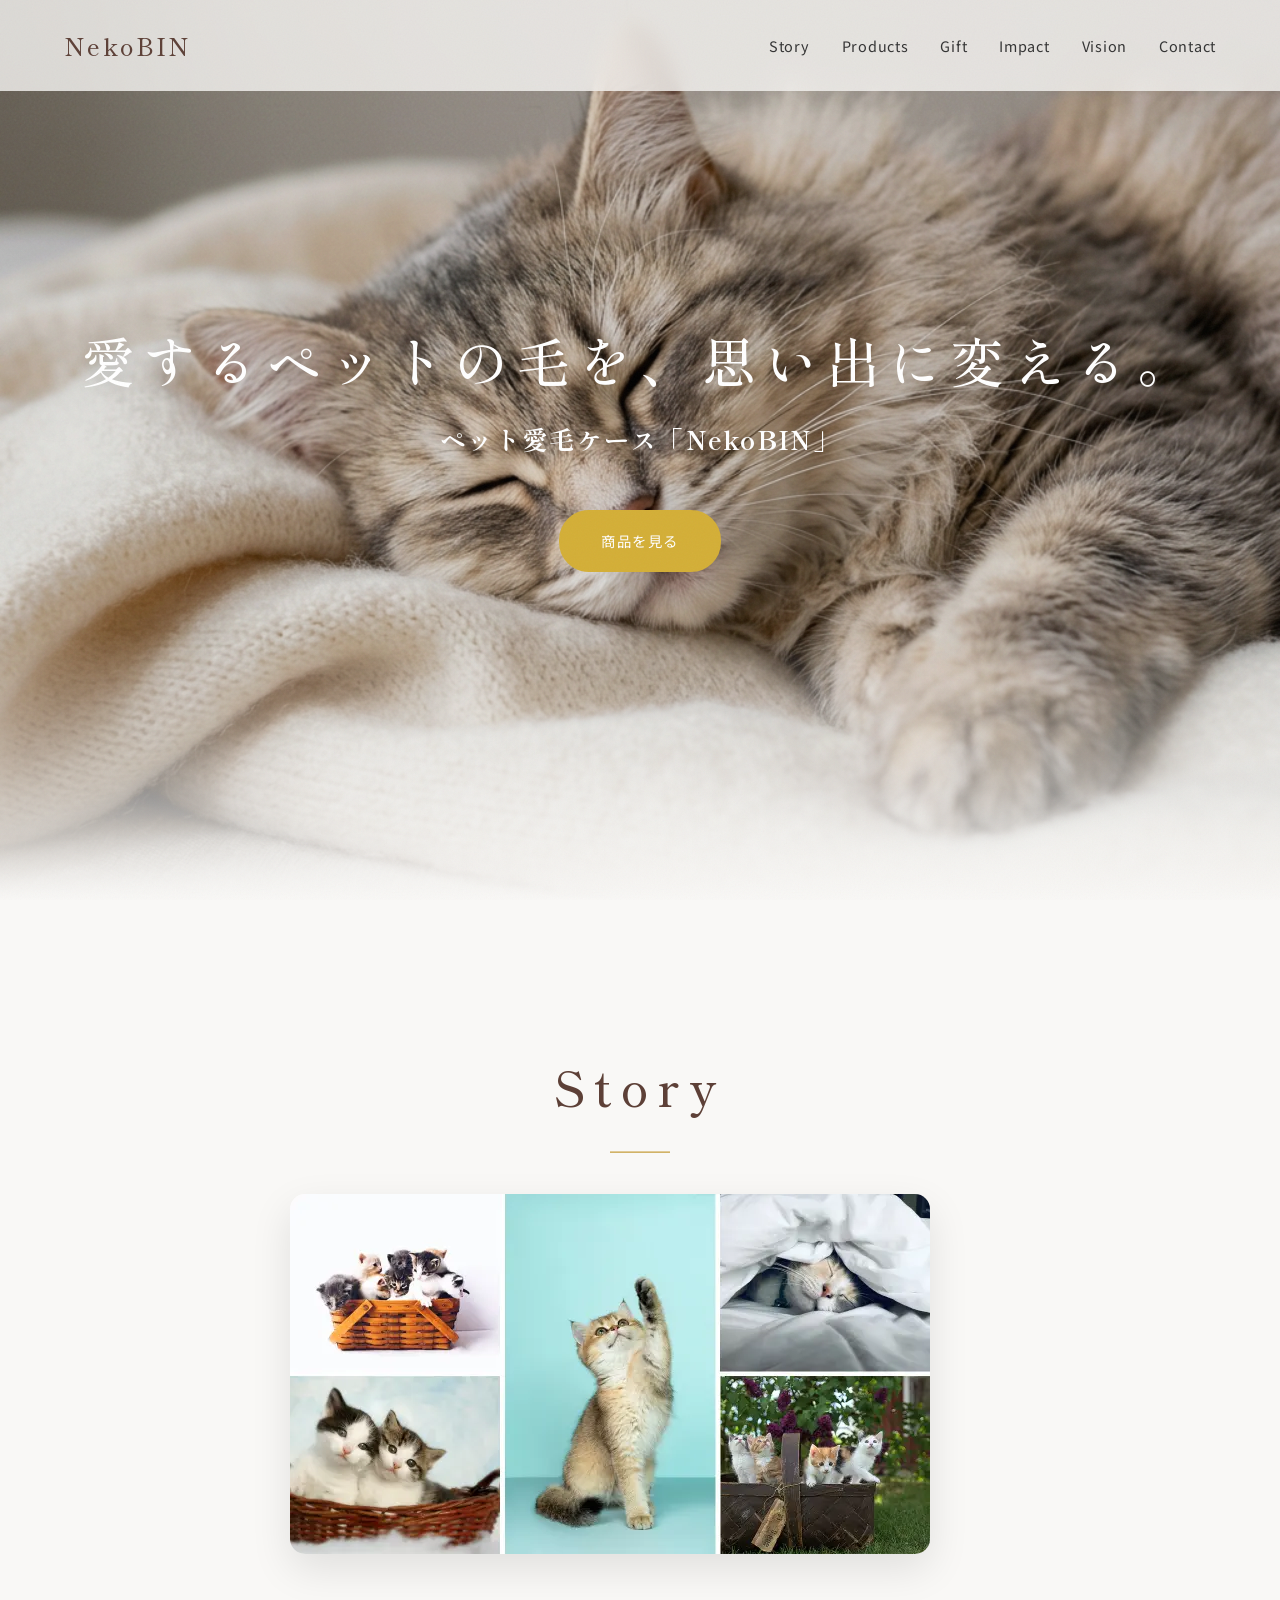
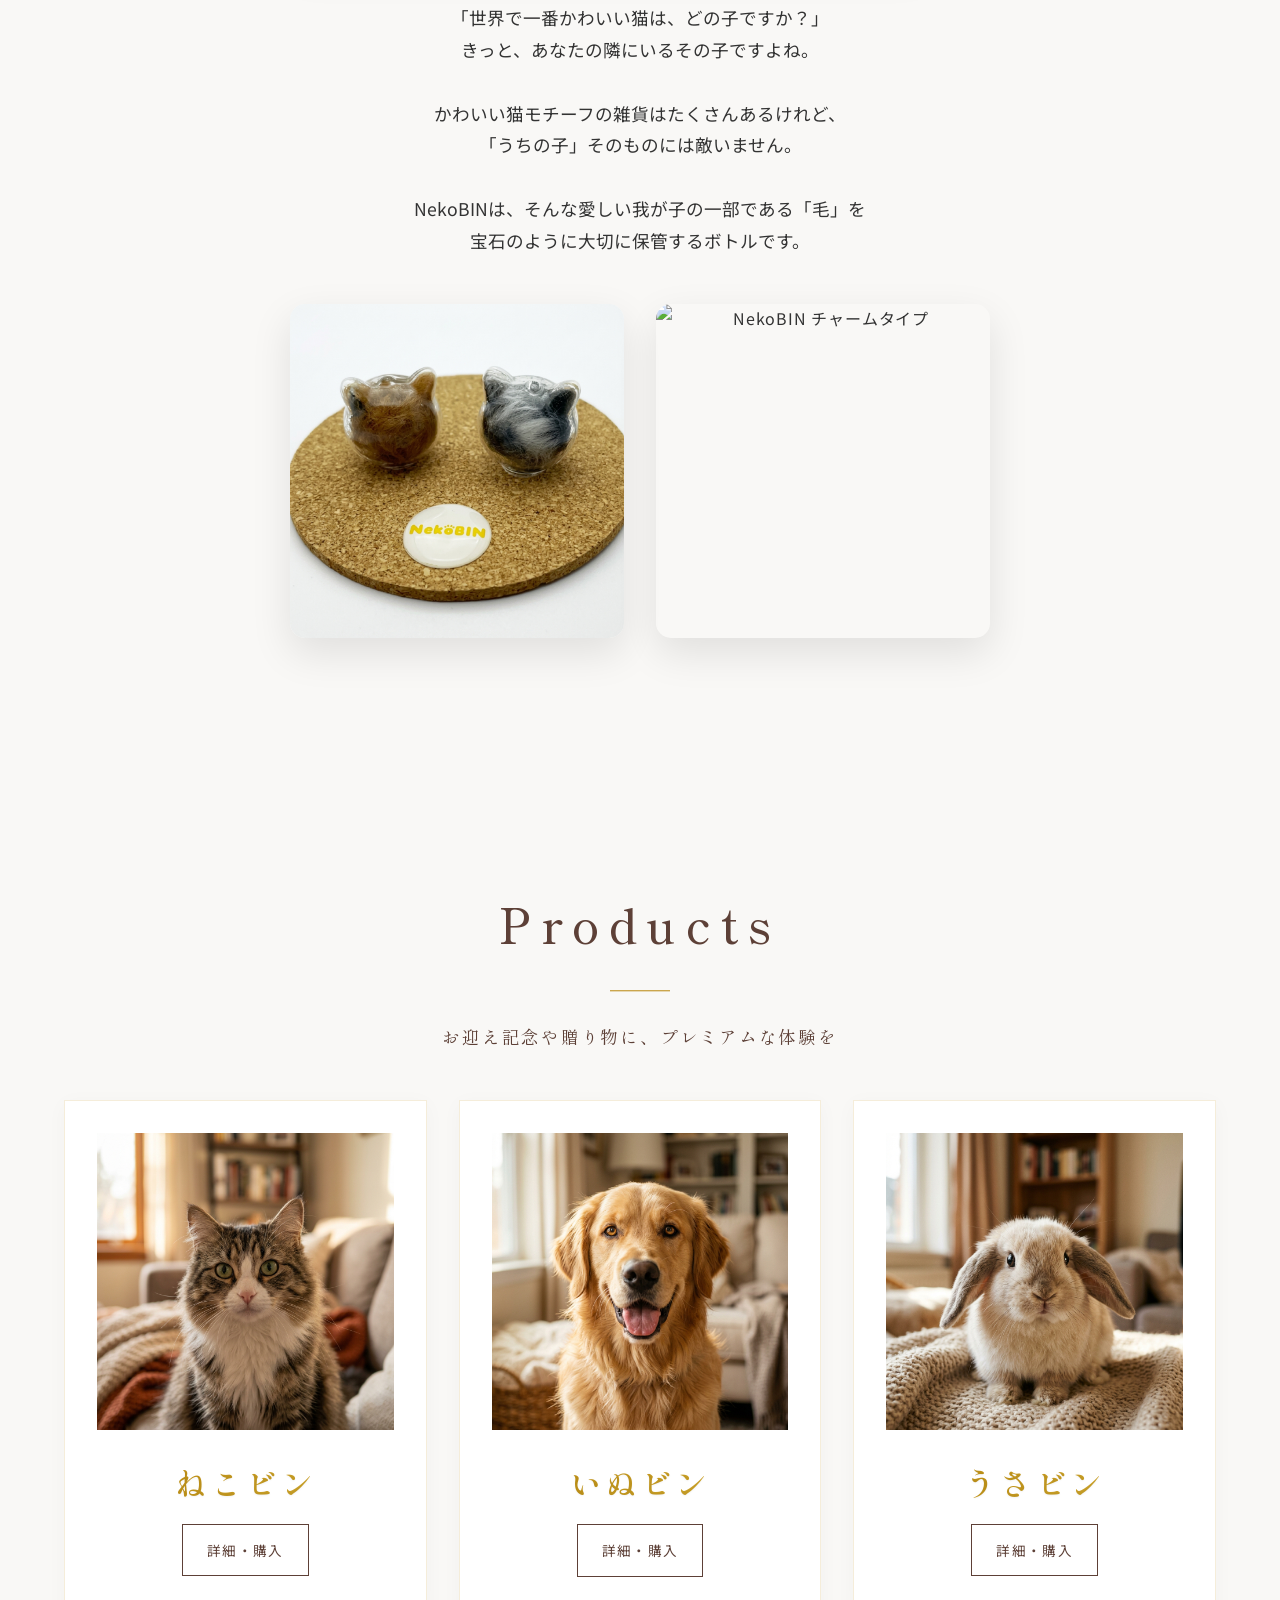
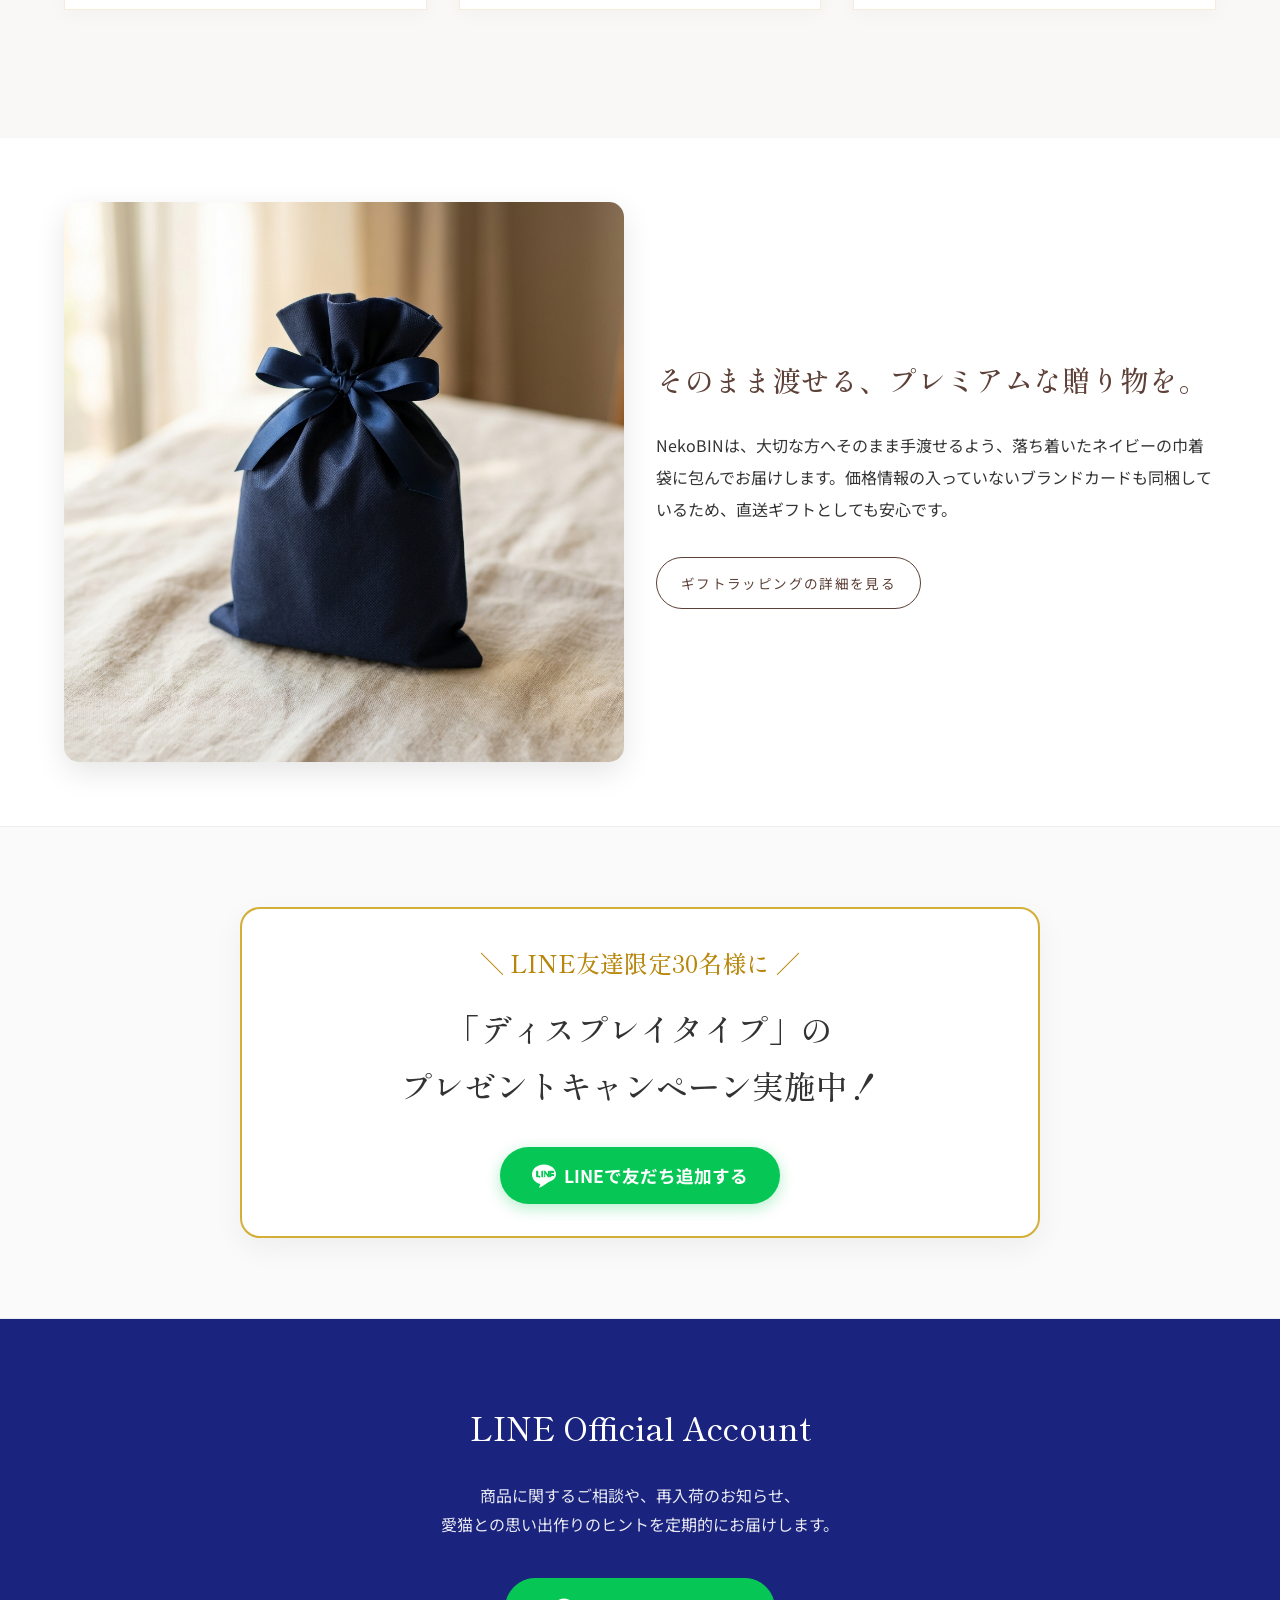
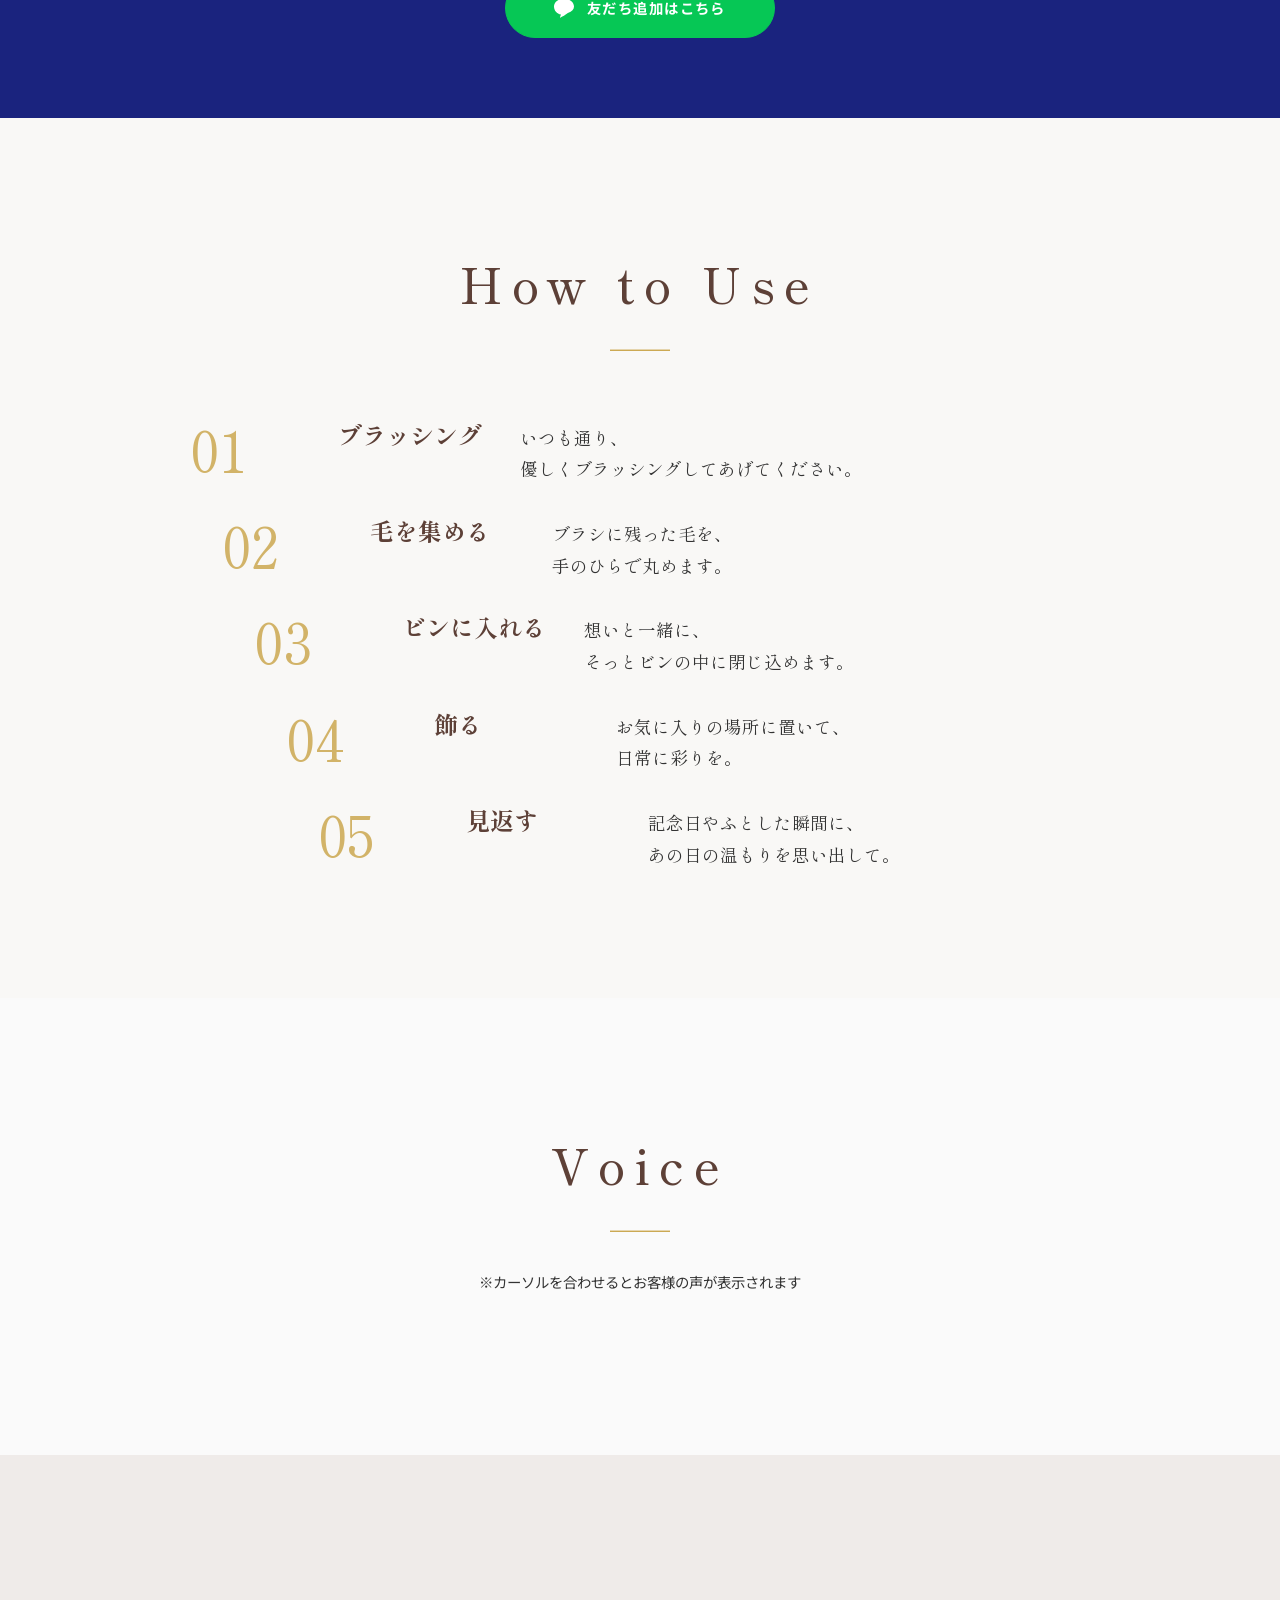
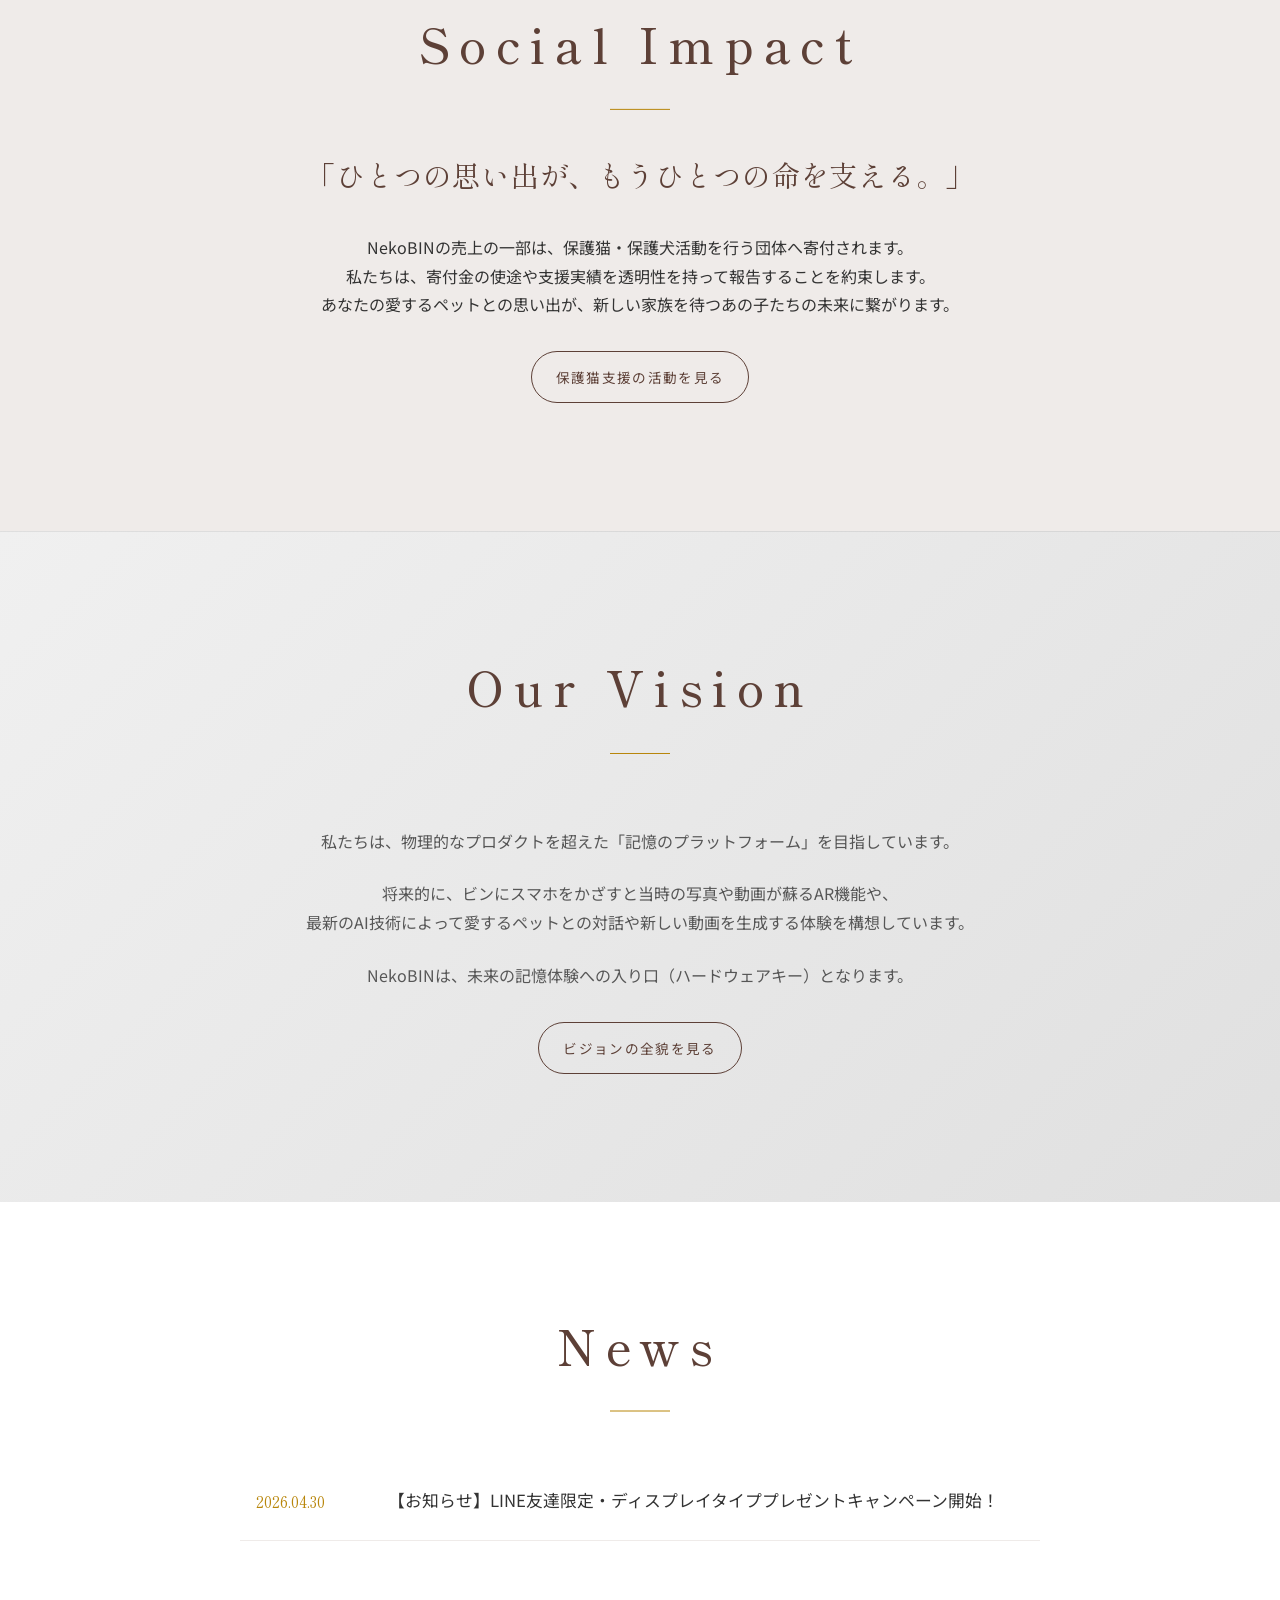
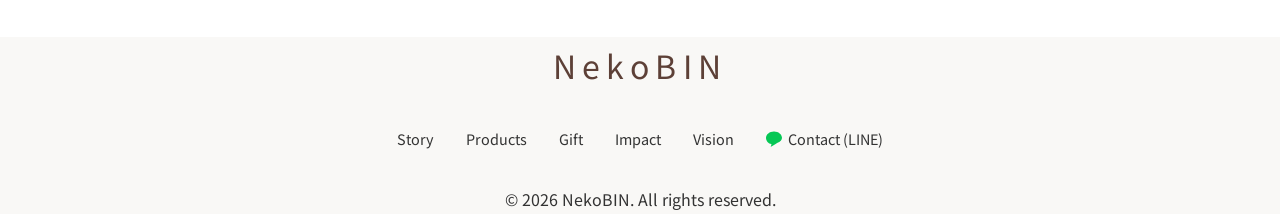
==== commit a9b0236d: "fix: 「メッセージカード」の表記を「ブランドカード」に変更" ====
--- a/index.html
+++ b/index.html
@@ -149,7 +149,7 @@
                     </div>
                     <div style="flex: 1; min-width: 280px;">
                         <h2 style="font-family: var(--font-serif); font-size: 1.8rem; margin-bottom: 1.5rem; color: var(--color-text-sub);">そのまま渡せる、プレミアムな贈り物を。</h2>
-                        <p style="margin-bottom: 2rem; line-height: 2;">NekoBINは、大切な方へそのまま手渡せるよう、落ち着いたネイビーの巾着袋に包んでお届けします。価格情報の入っていないメッセージカードも同梱しているため、直送ギフトとしても安心です。</p>
+                        <p style="margin-bottom: 2rem; line-height: 2;">NekoBINは、大切な方へそのまま手渡せるよう、落ち着いたネイビーの巾着袋に包んでお届けします。価格情報の入っていないブランドカードも同梱しているため、直送ギフトとしても安心です。</p>
                         <a href="gift.html" class="btn btn-outline" style="border-radius: 30px;">ギフトラッピングの詳細を見る</a>
                     </div>
                 </div>
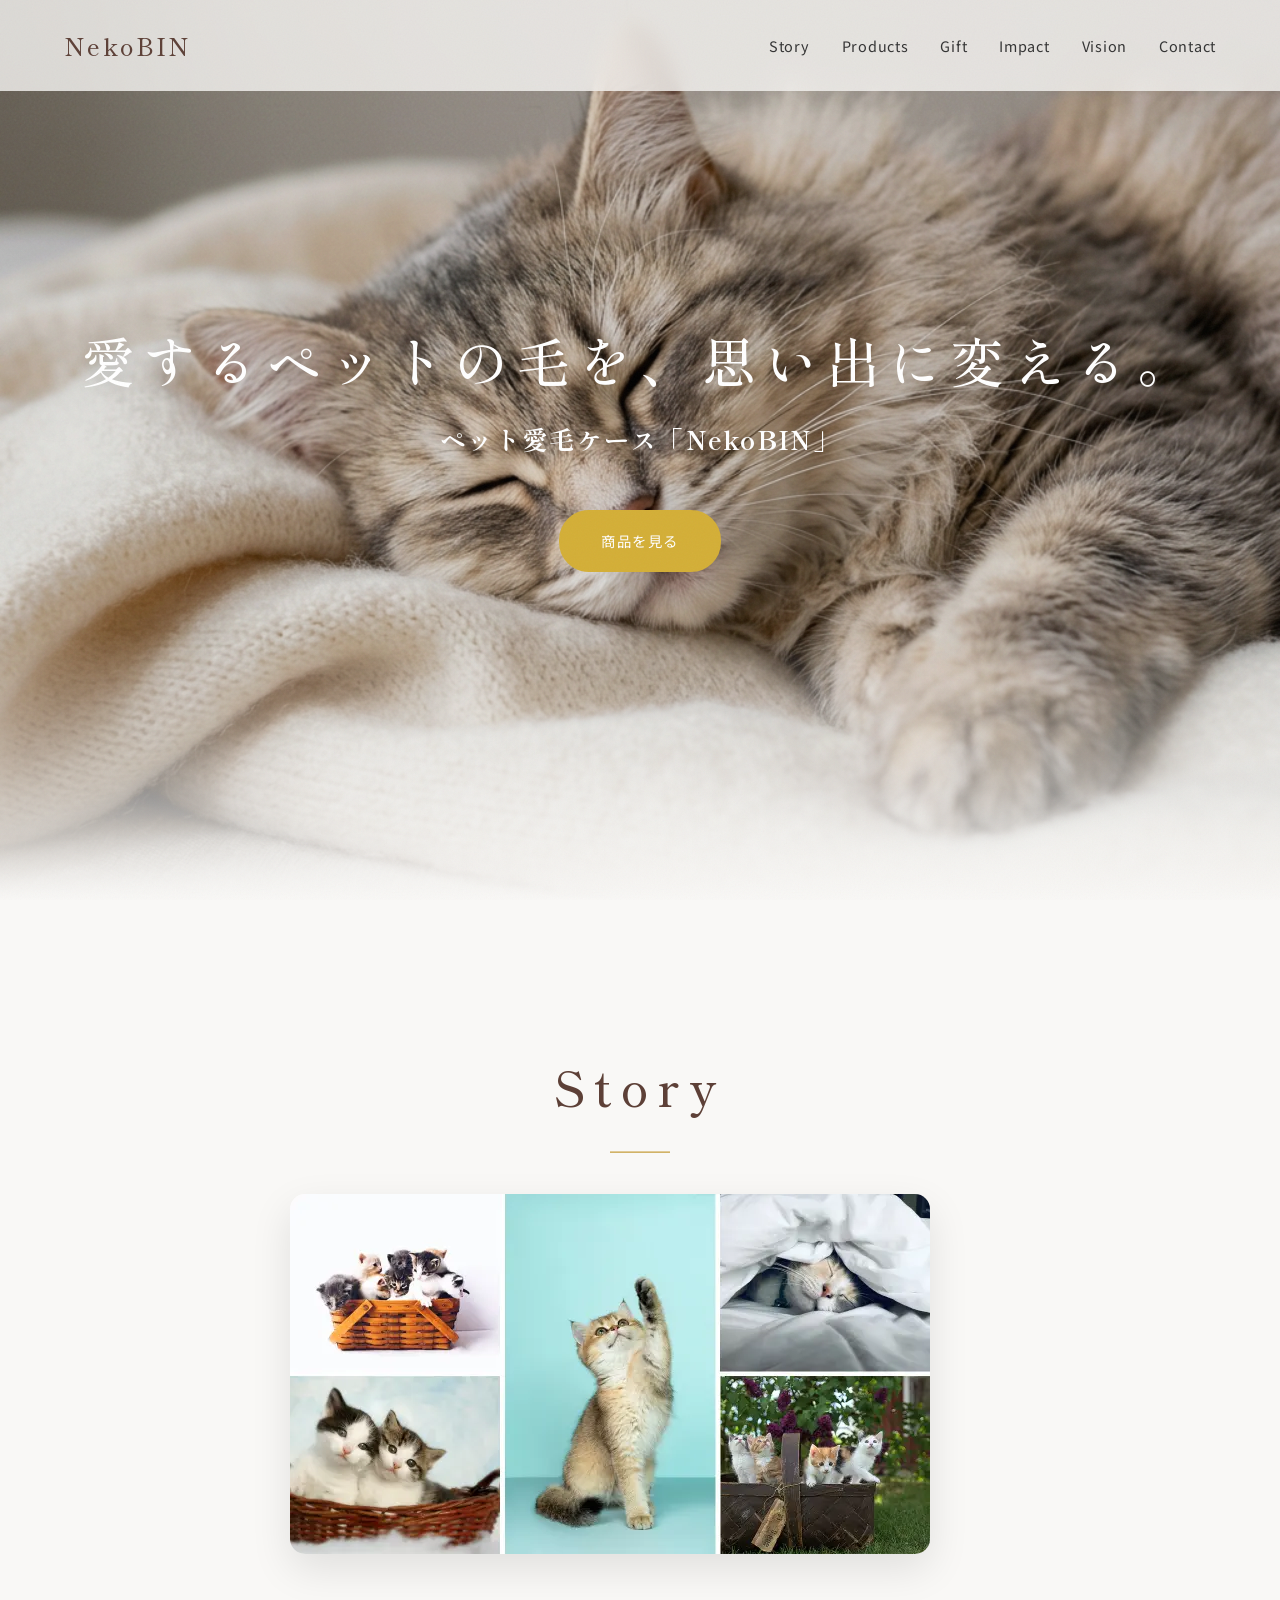
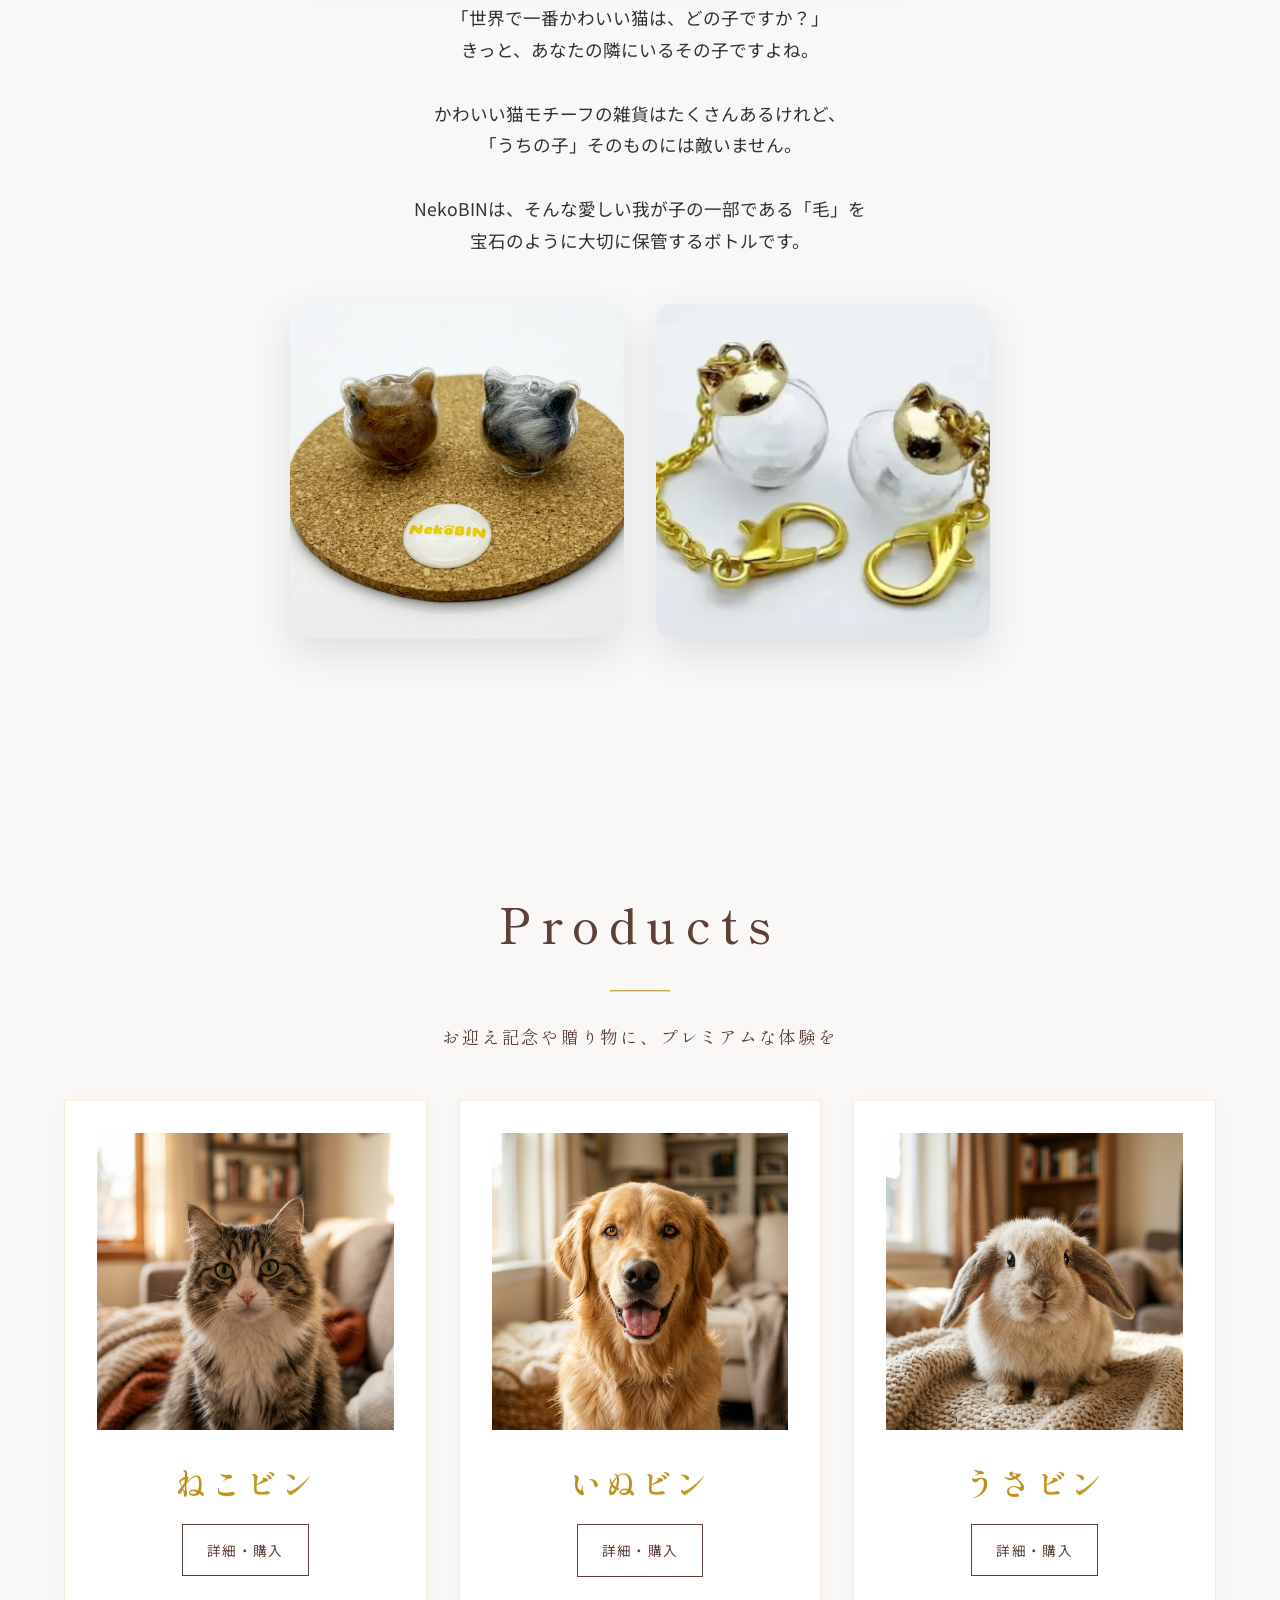
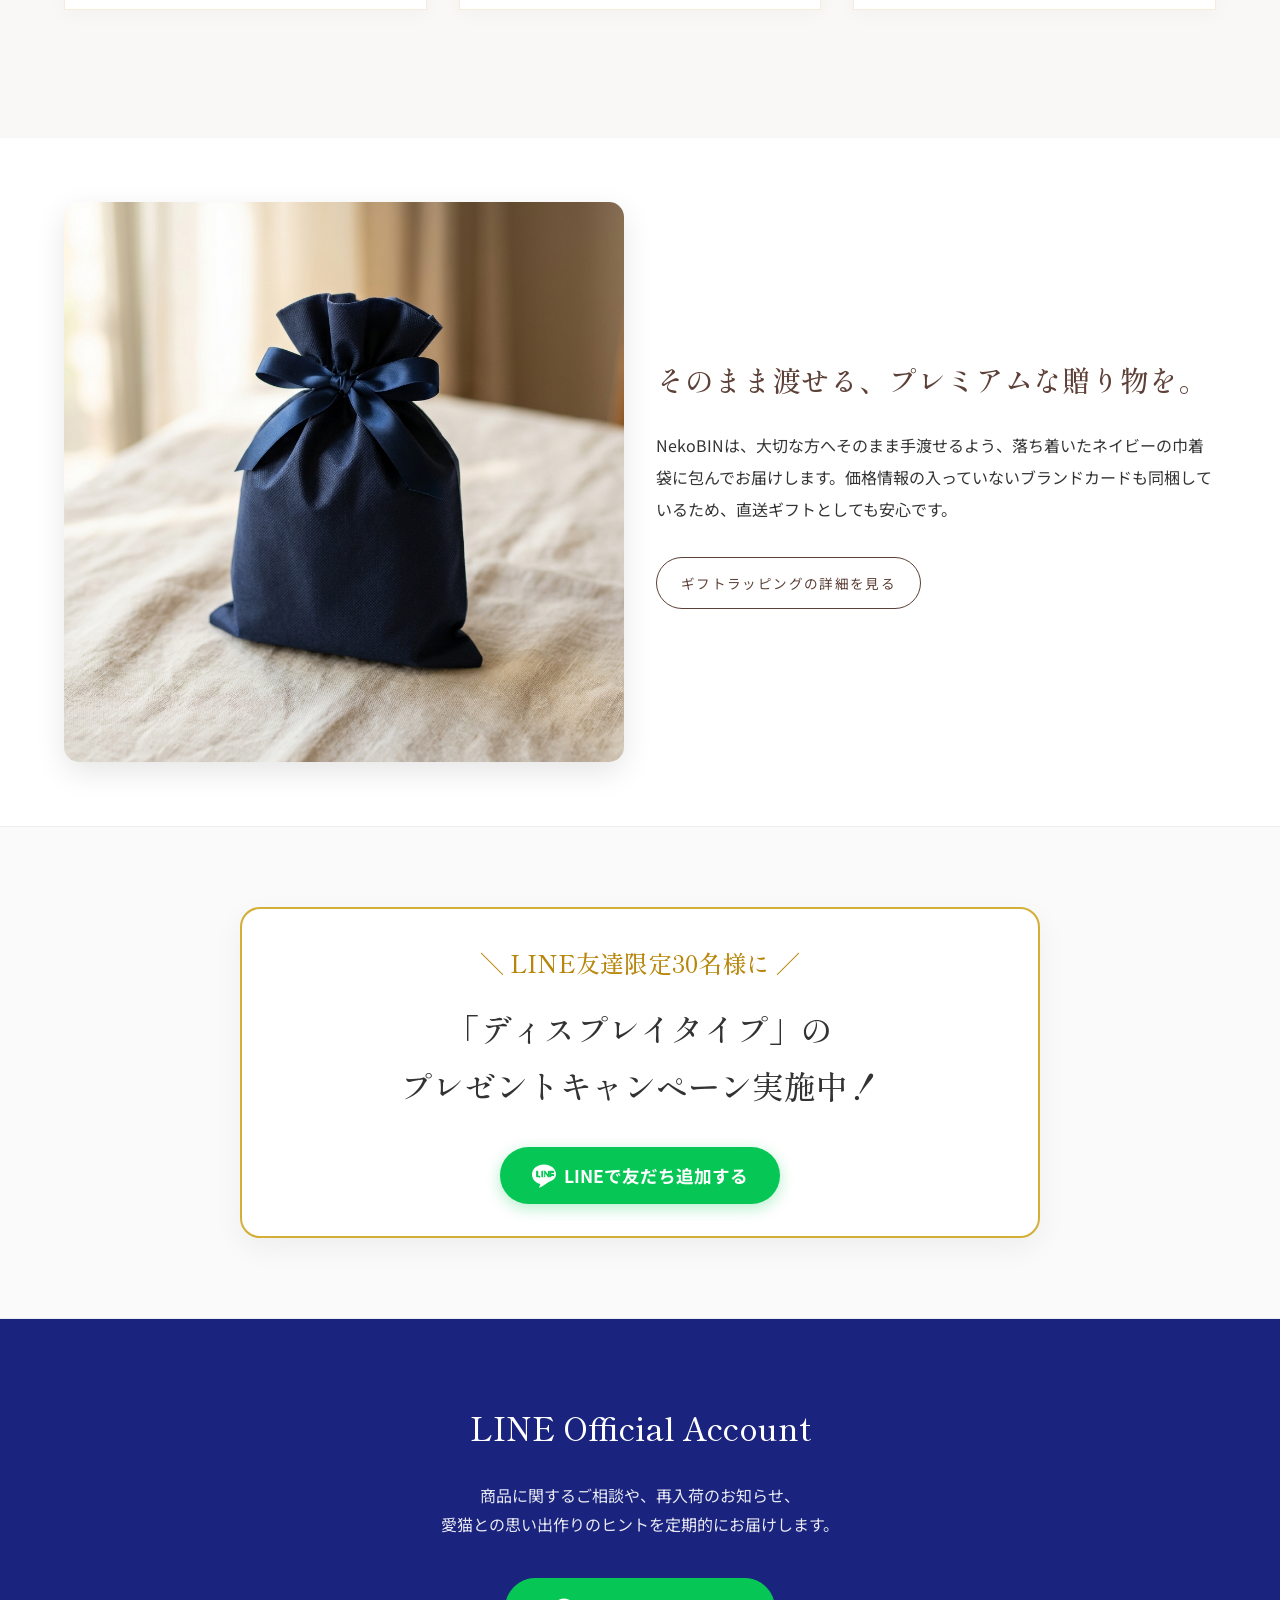
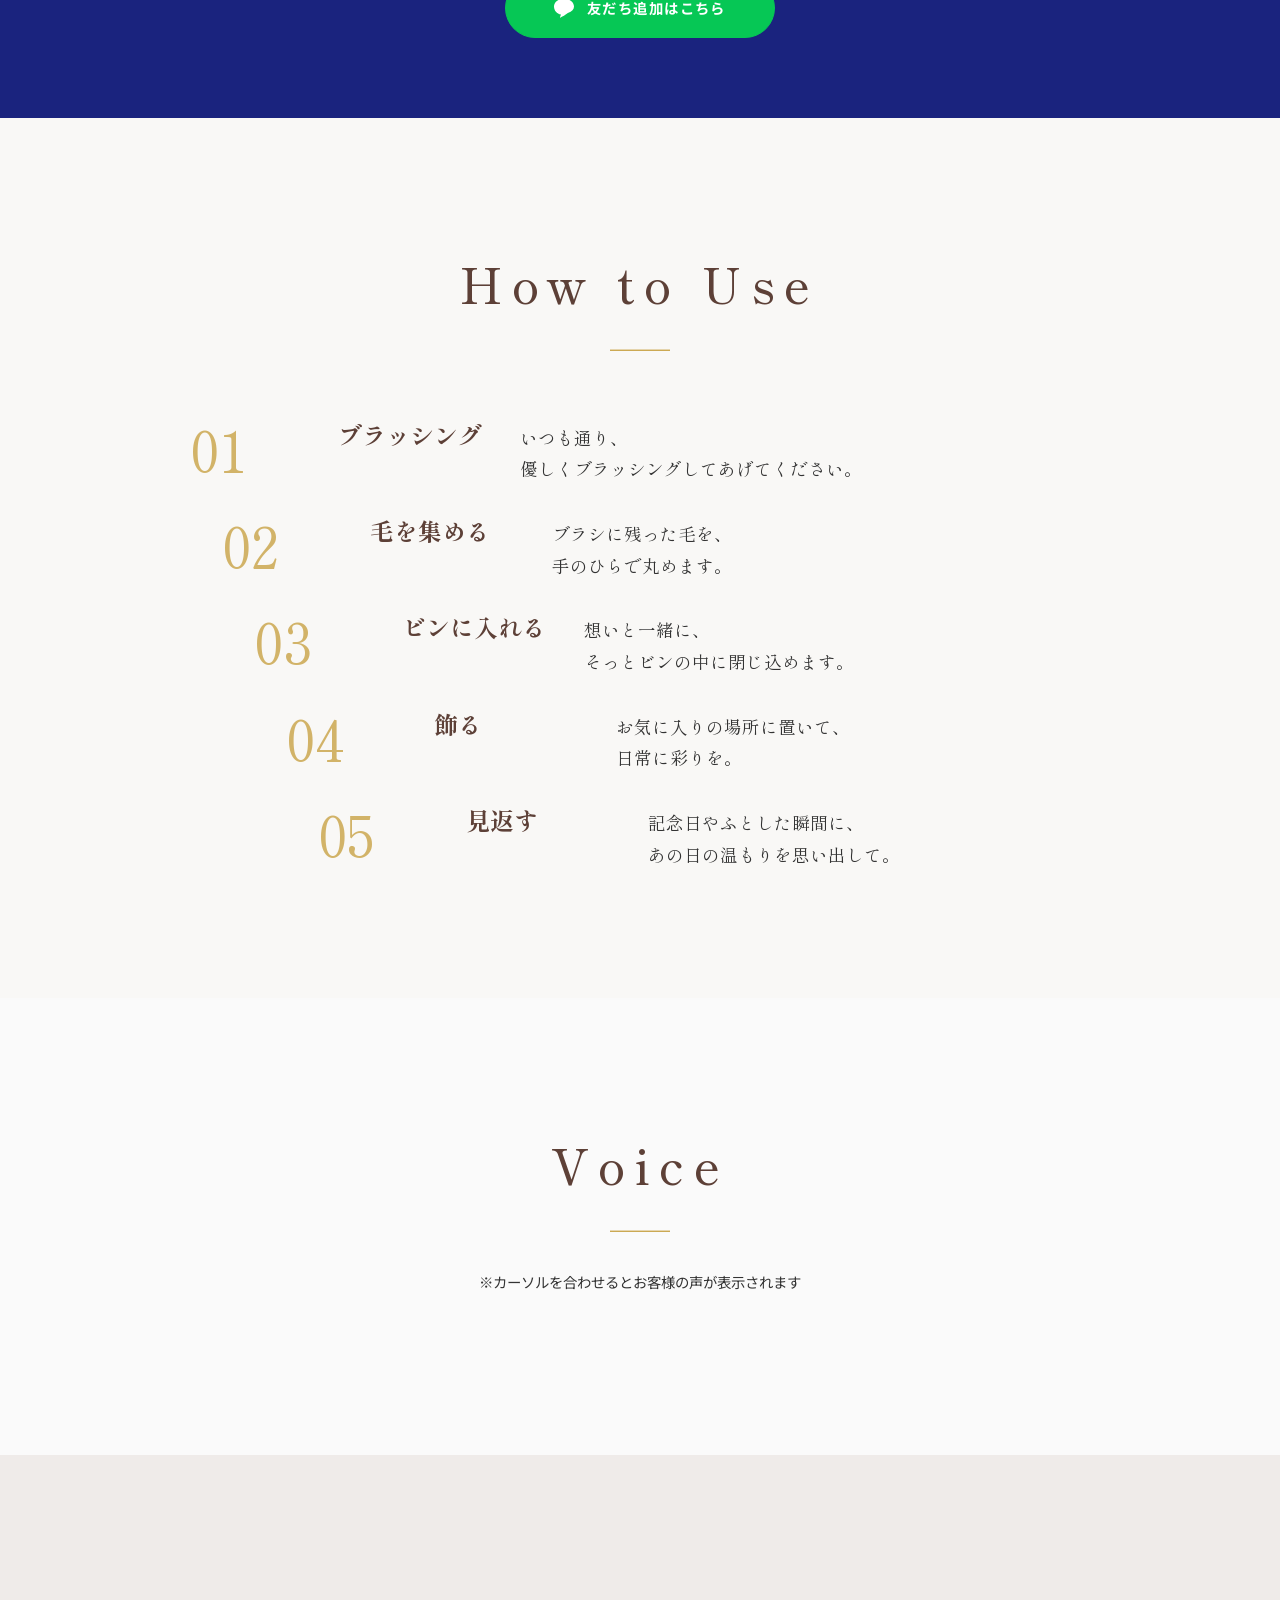
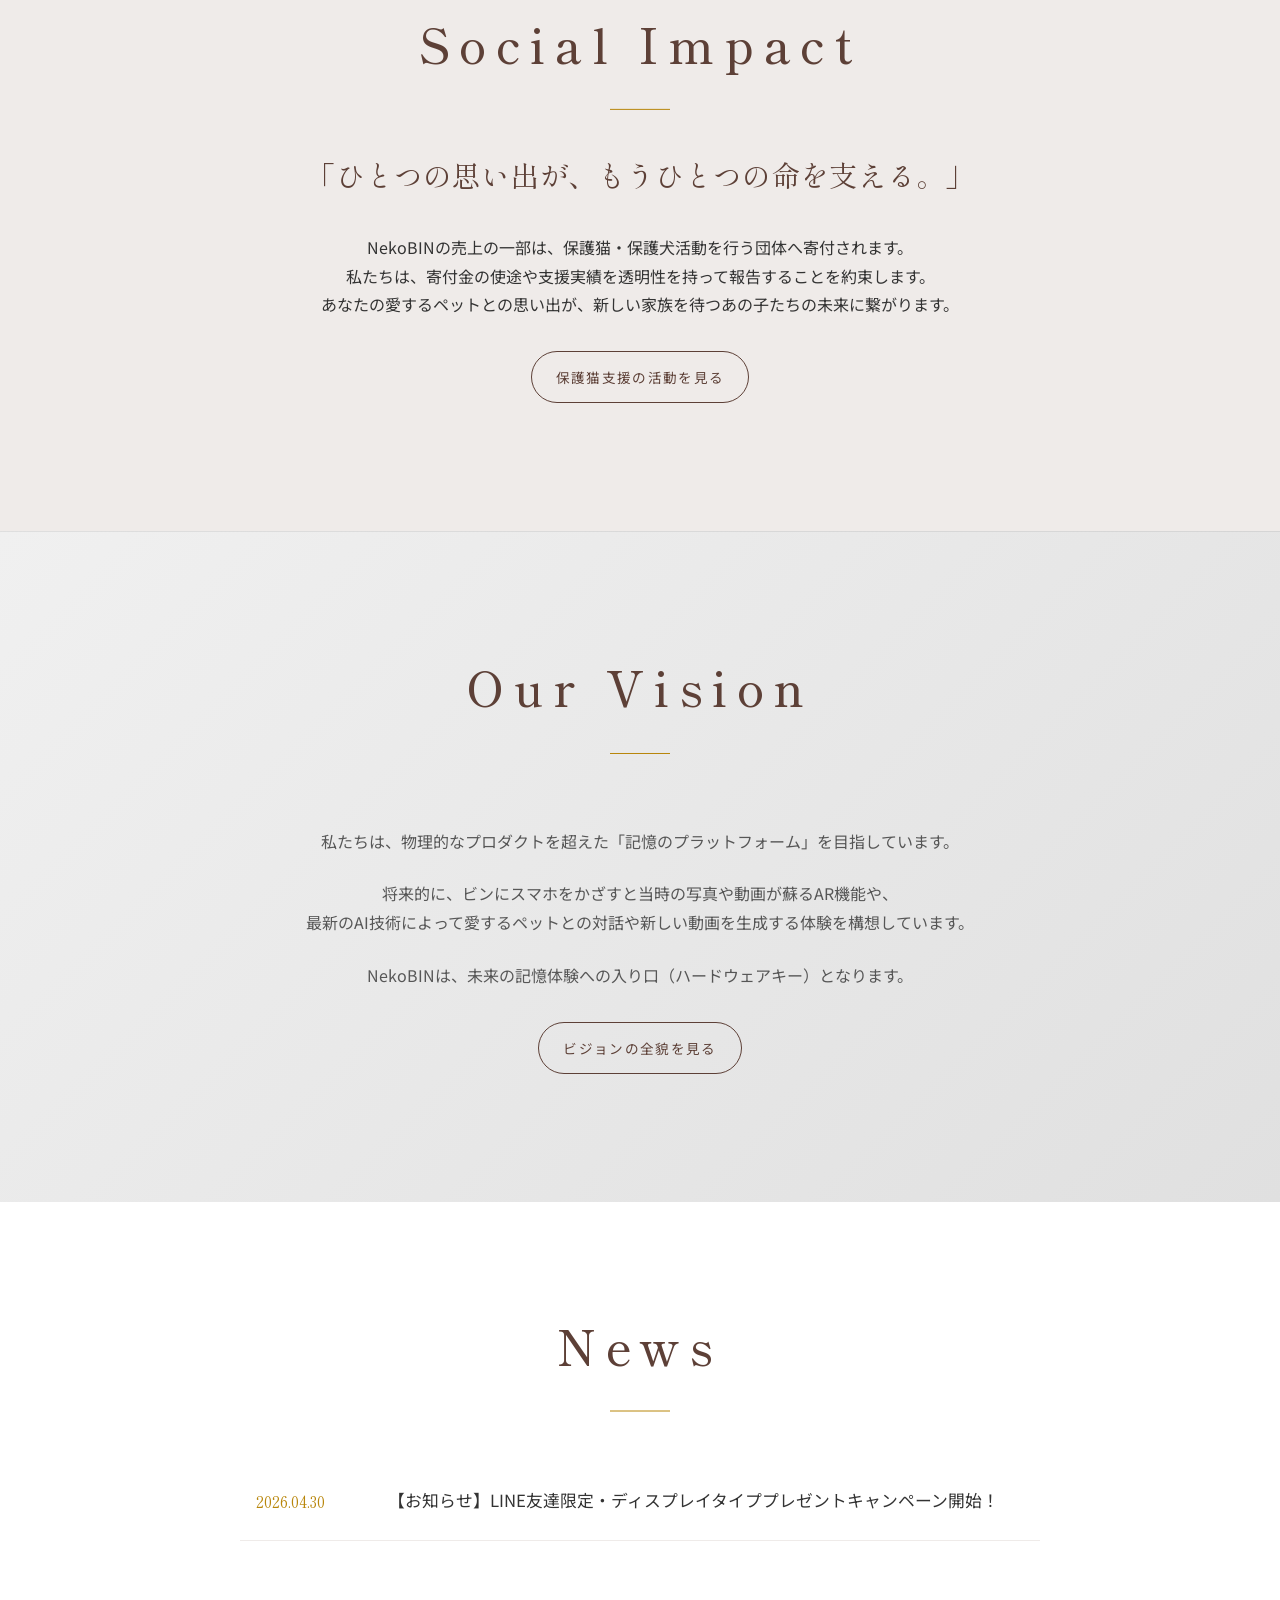
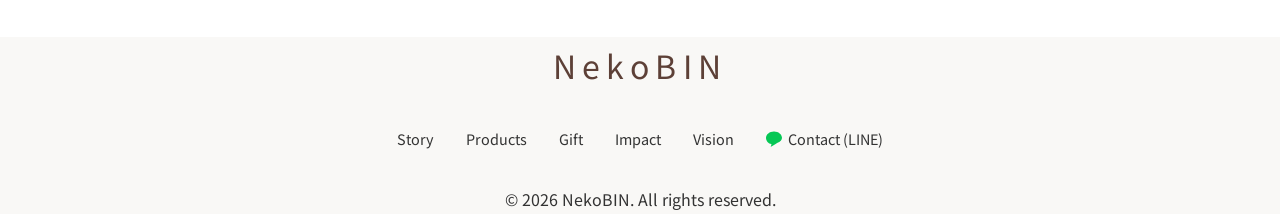
==== commit 2fd56d15: "fix: 外部画像をローカル画像に変更" ====
--- a/index.html
+++ b/index.html
@@ -73,7 +73,7 @@
                     宝石のように大切に保管するボトルです。</p>
                     <div class="story-image-container fade-in" style="margin-top: 3rem; display: flex; gap: 2rem; justify-content: center; align-items: stretch; flex-wrap: wrap;">
                         <img src="nekobin_yellow_text.png" alt="NekoBIN ディスプレイタイプ" style="flex: 1; min-width: 280px; max-width: 400px; object-fit: cover; border-radius: 15px; box-shadow: 0 15px 40px rgba(0,0,0,0.1);">
-                        <img src="https://stationery.sentouryoku.com/wp-content/uploads/2026/03/detail_38719_17035072375439.webp" alt="NekoBIN チャームタイプ" style="flex: 1; min-width: 280px; max-width: 400px; object-fit: cover; border-radius: 15px; box-shadow: 0 15px 40px rgba(0,0,0,0.1);">
+                        <img src="gift_charm.png" alt="NekoBIN チャームタイプ" style="flex: 1; min-width: 280px; max-width: 400px; object-fit: cover; border-radius: 15px; box-shadow: 0 15px 40px rgba(0,0,0,0.1);">
                     </div>
                 </div>
             </div>
@@ -96,7 +96,7 @@
                                 <span>ディスプレイタイプ</span>
                             </div>
                             <div class="variation">
-                                <img src="https://stationery.sentouryoku.com/wp-content/uploads/2026/03/detail_38719_17035072375439.webp" alt="ねこビン チャームタイプ">
+                                <img src="gift_charm.png" alt="ねこビン チャームタイプ">
                                 <span>チャームタイプ</span>
                             </div>
                         </div>
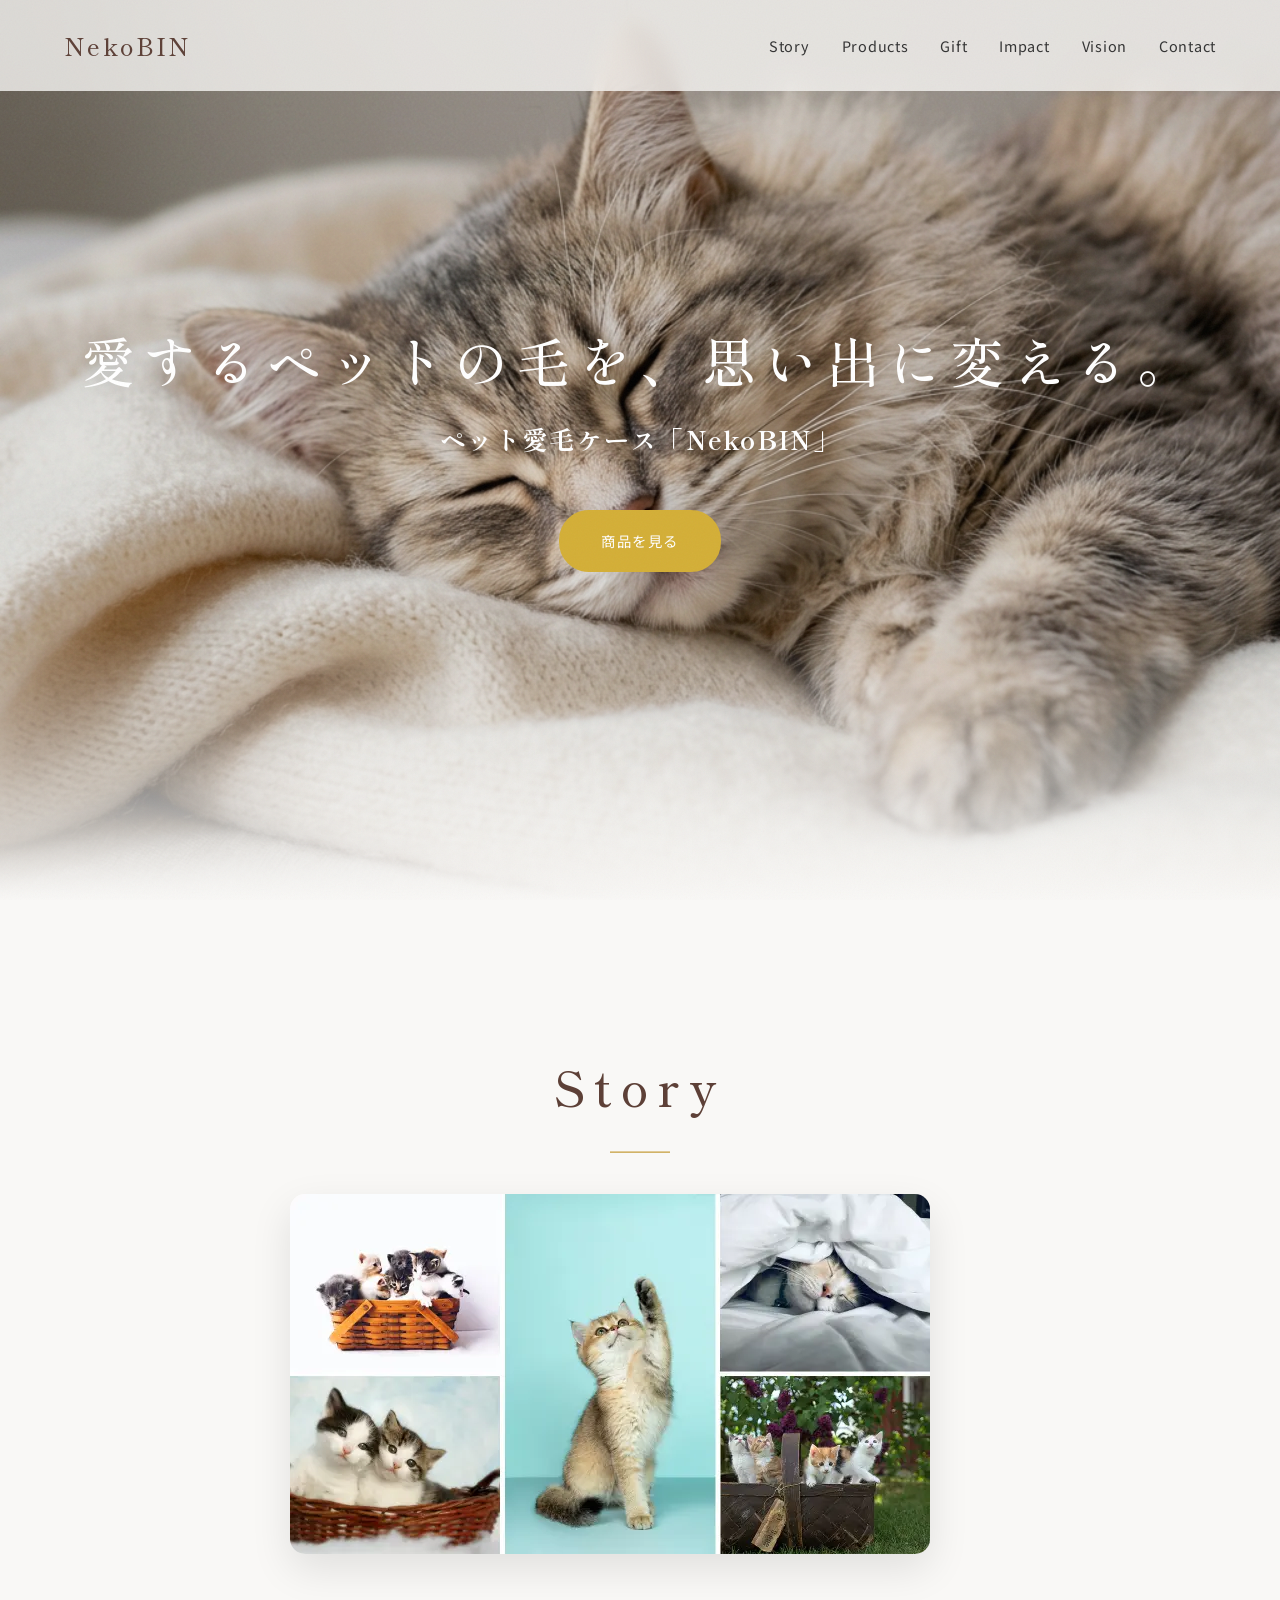
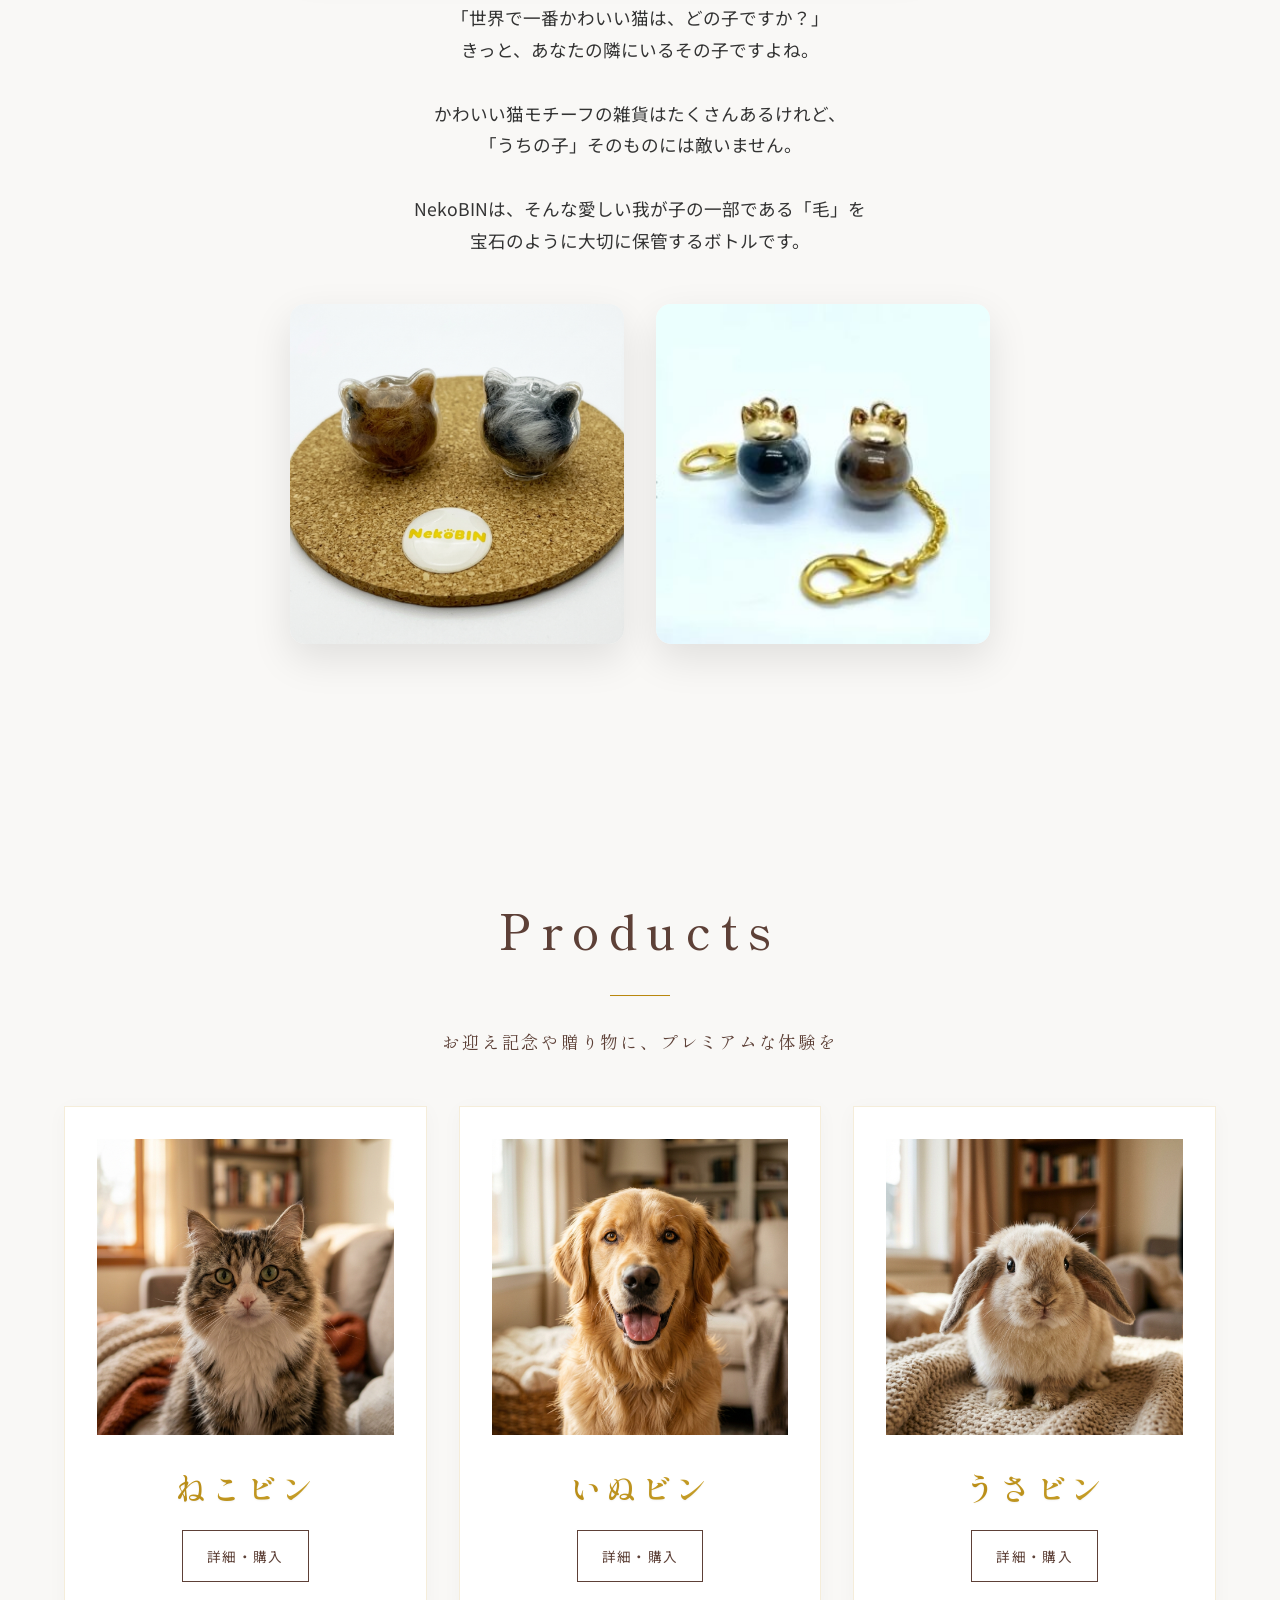
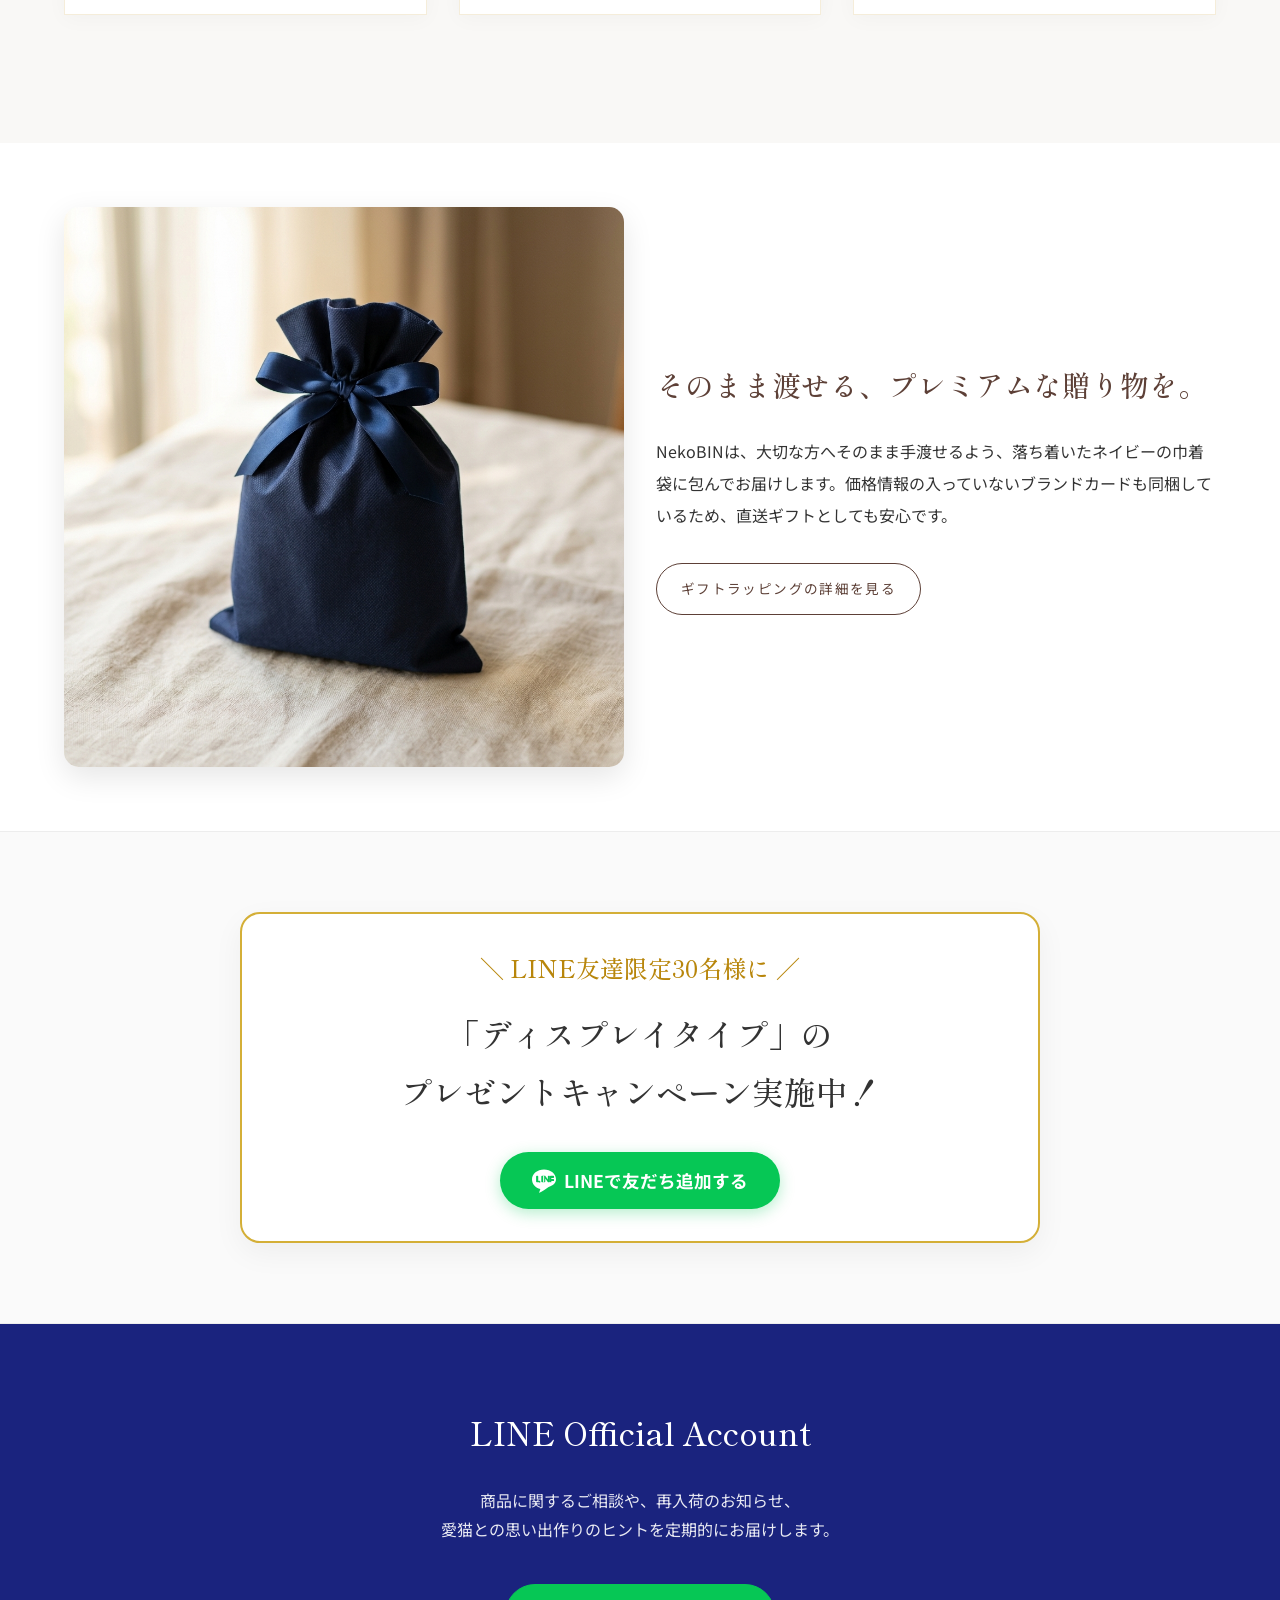
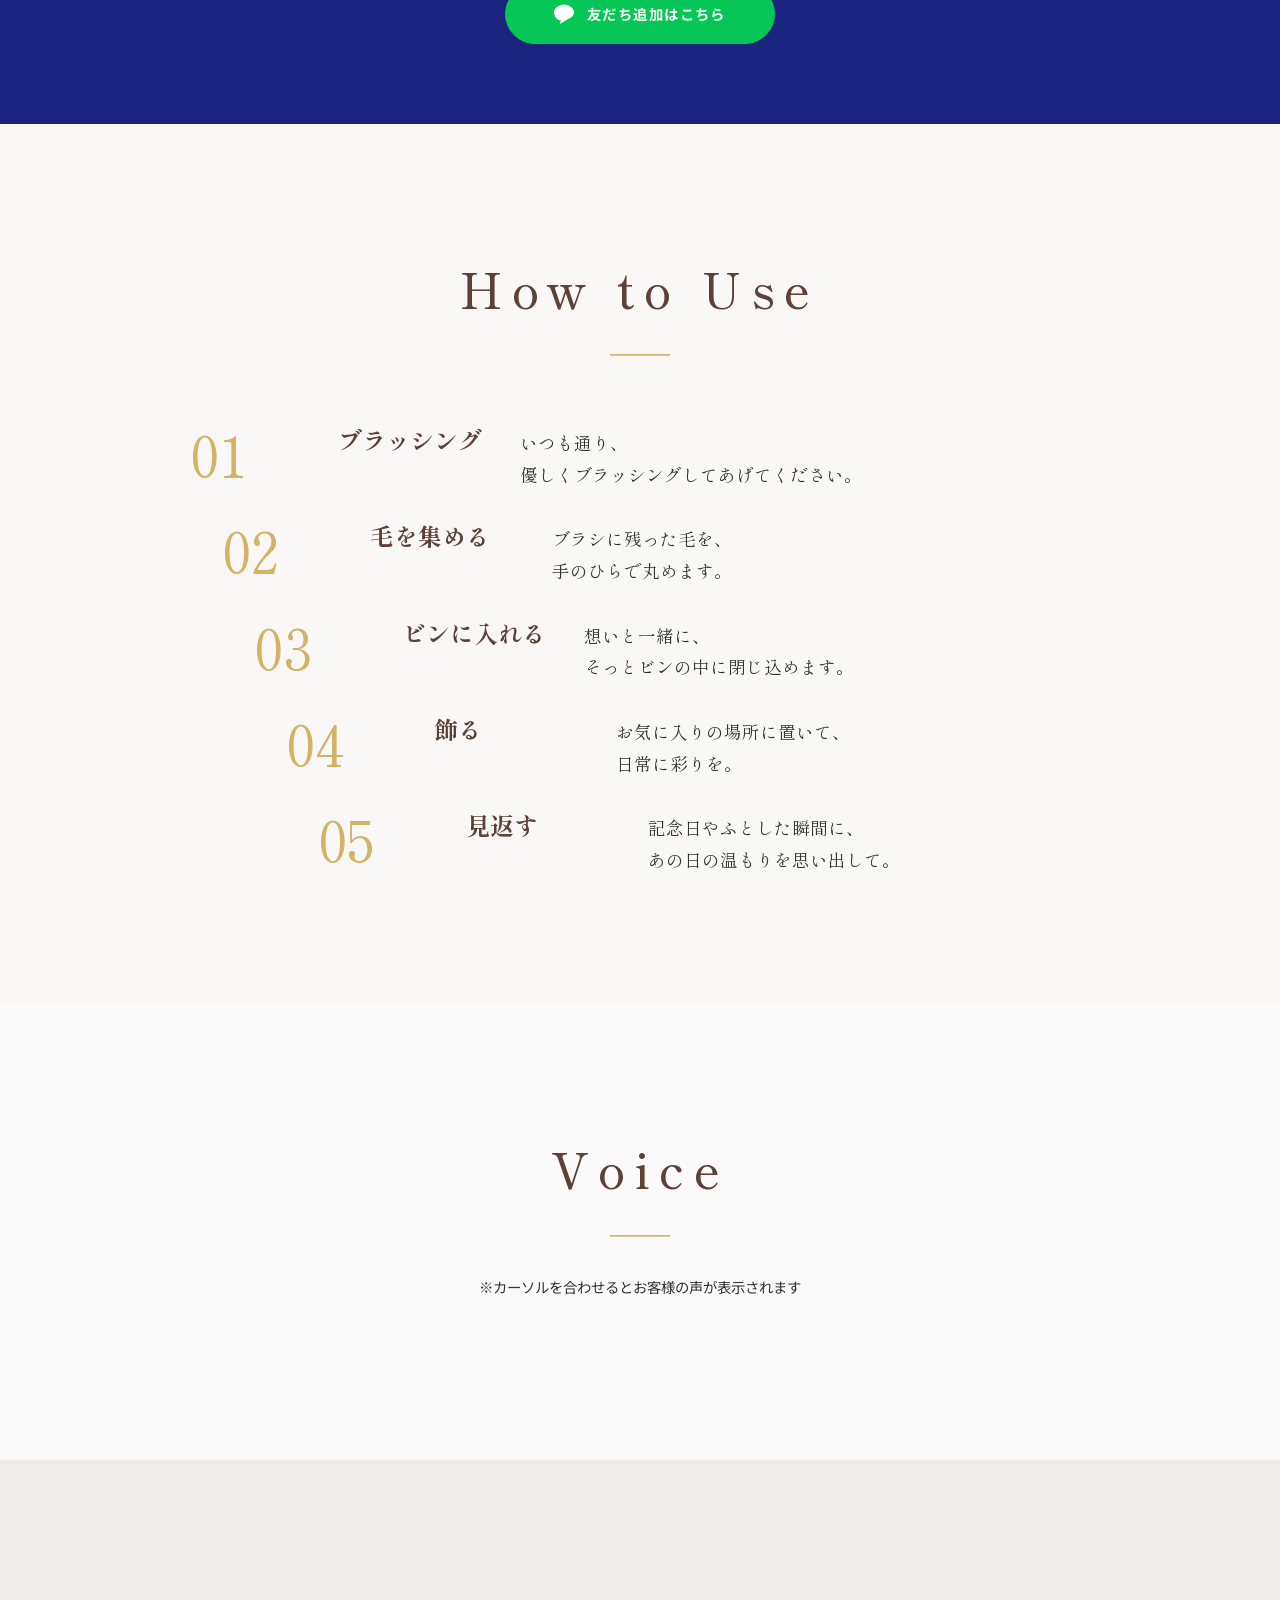
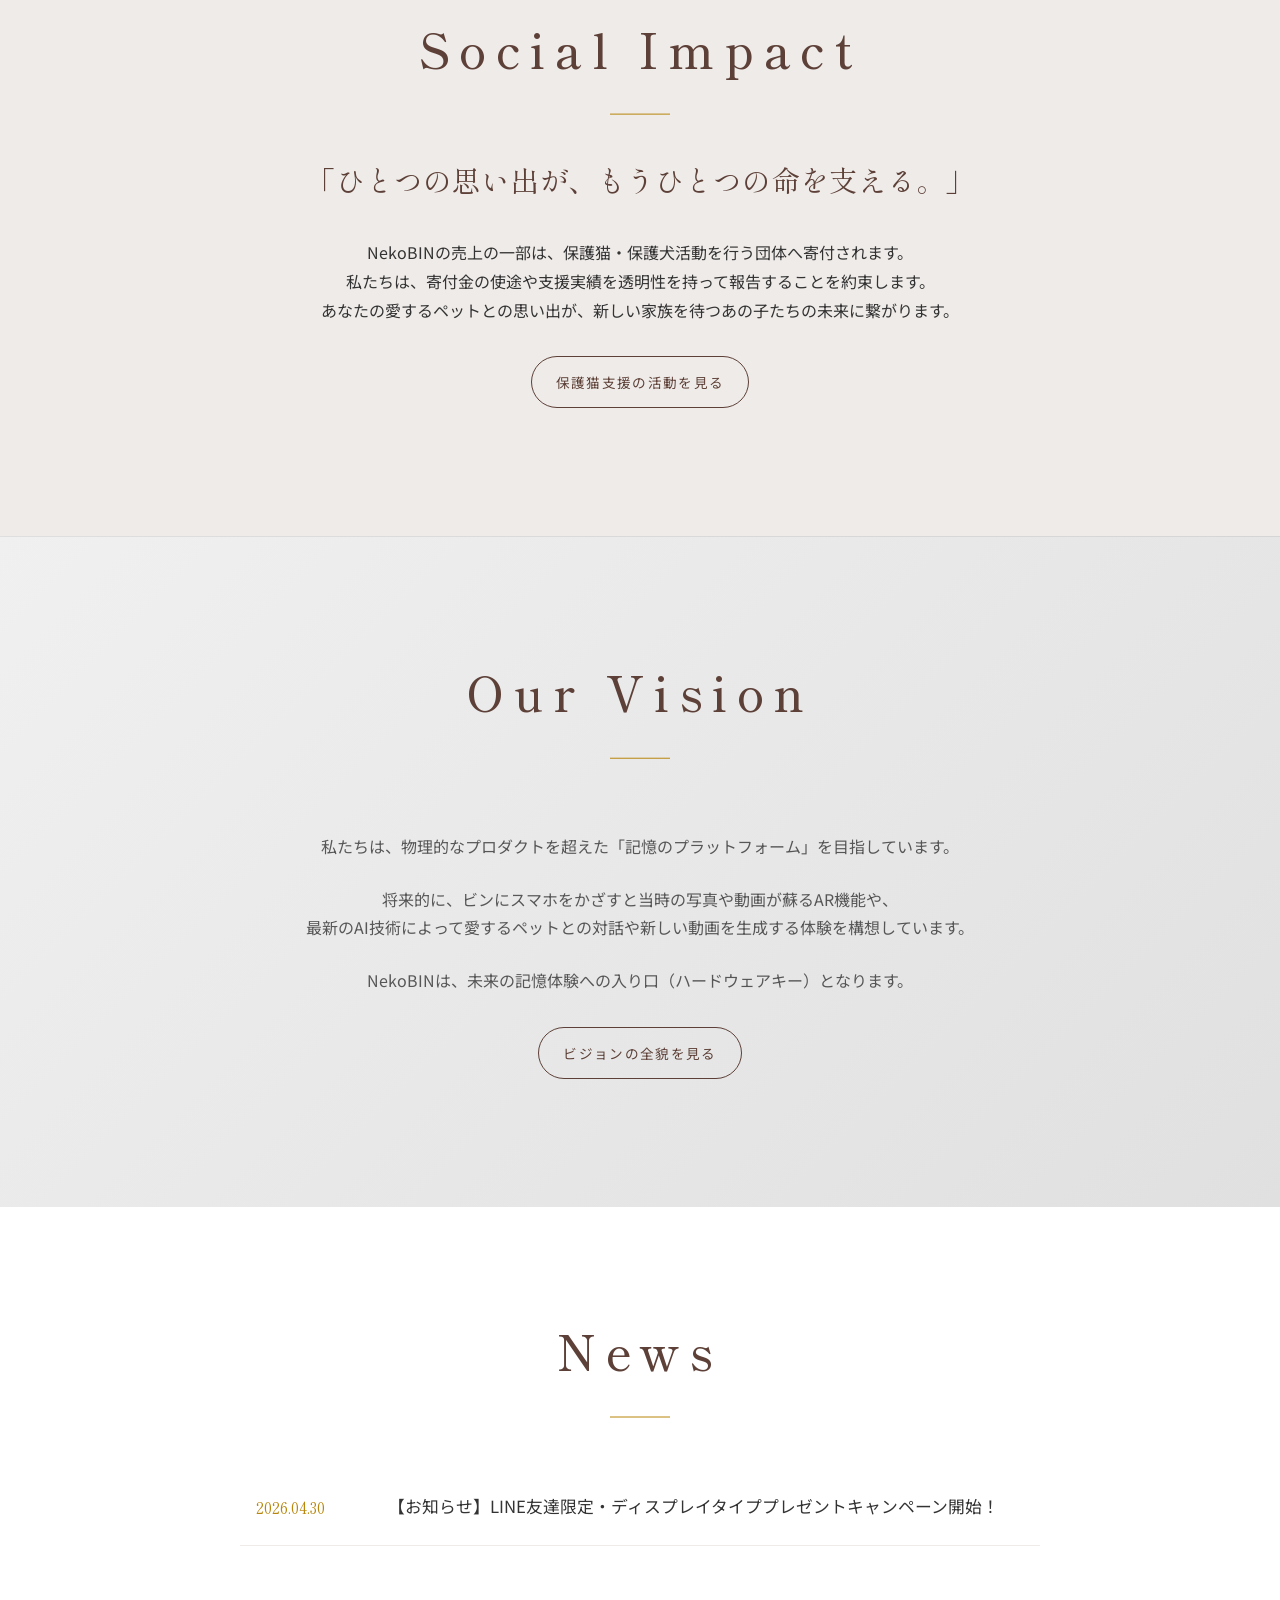
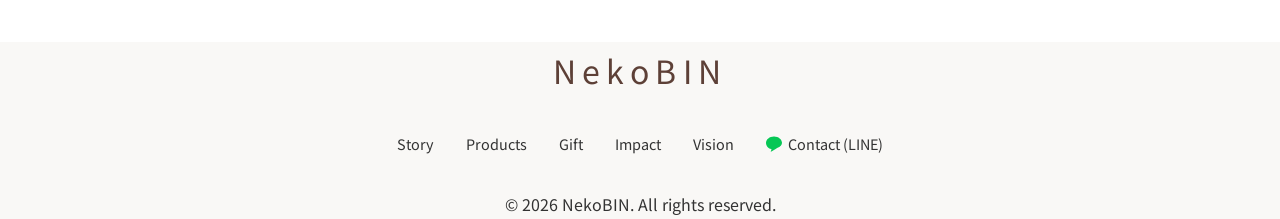
==== commit 54649756: "Update gift charm image to a version containing fur" ====
--- a/index.html
+++ b/index.html
@@ -73,7 +73,7 @@
                     宝石のように大切に保管するボトルです。</p>
                     <div class="story-image-container fade-in" style="margin-top: 3rem; display: flex; gap: 2rem; justify-content: center; align-items: stretch; flex-wrap: wrap;">
                         <img src="nekobin_yellow_text.png" alt="NekoBIN ディスプレイタイプ" style="flex: 1; min-width: 280px; max-width: 400px; object-fit: cover; border-radius: 15px; box-shadow: 0 15px 40px rgba(0,0,0,0.1);">
-                        <img src="gift_charm.png" alt="NekoBIN チャームタイプ" style="flex: 1; min-width: 280px; max-width: 400px; object-fit: cover; border-radius: 15px; box-shadow: 0 15px 40px rgba(0,0,0,0.1);">
+                        <img src="gift_charm.jpg" alt="NekoBIN チャームタイプ" style="flex: 1; min-width: 280px; max-width: 400px; object-fit: cover; border-radius: 15px; box-shadow: 0 15px 40px rgba(0,0,0,0.1);">
                     </div>
                 </div>
             </div>
@@ -96,7 +96,7 @@
                                 <span>ディスプレイタイプ</span>
                             </div>
                             <div class="variation">
-                                <img src="gift_charm.png" alt="ねこビン チャームタイプ">
+                                <img src="gift_charm.jpg" alt="ねこビン チャームタイプ">
                                 <span>チャームタイプ</span>
                             </div>
                         </div>
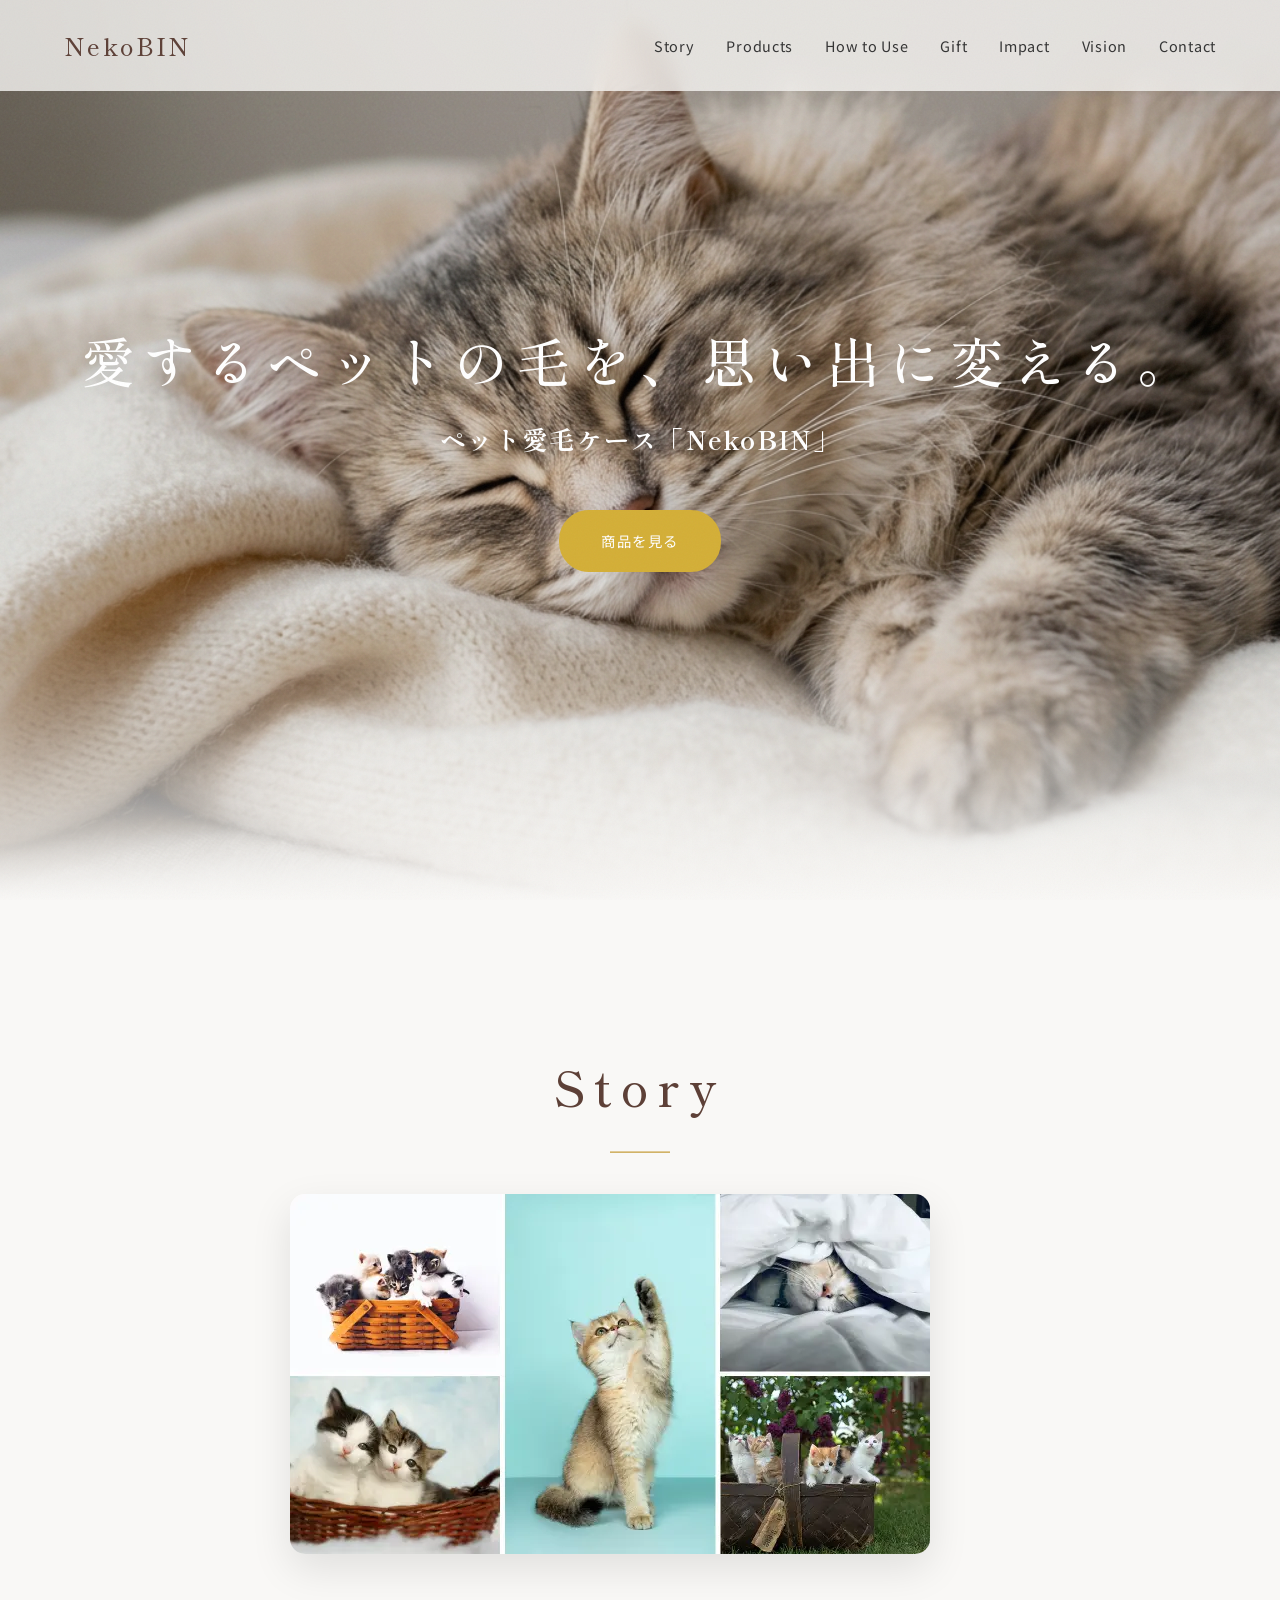
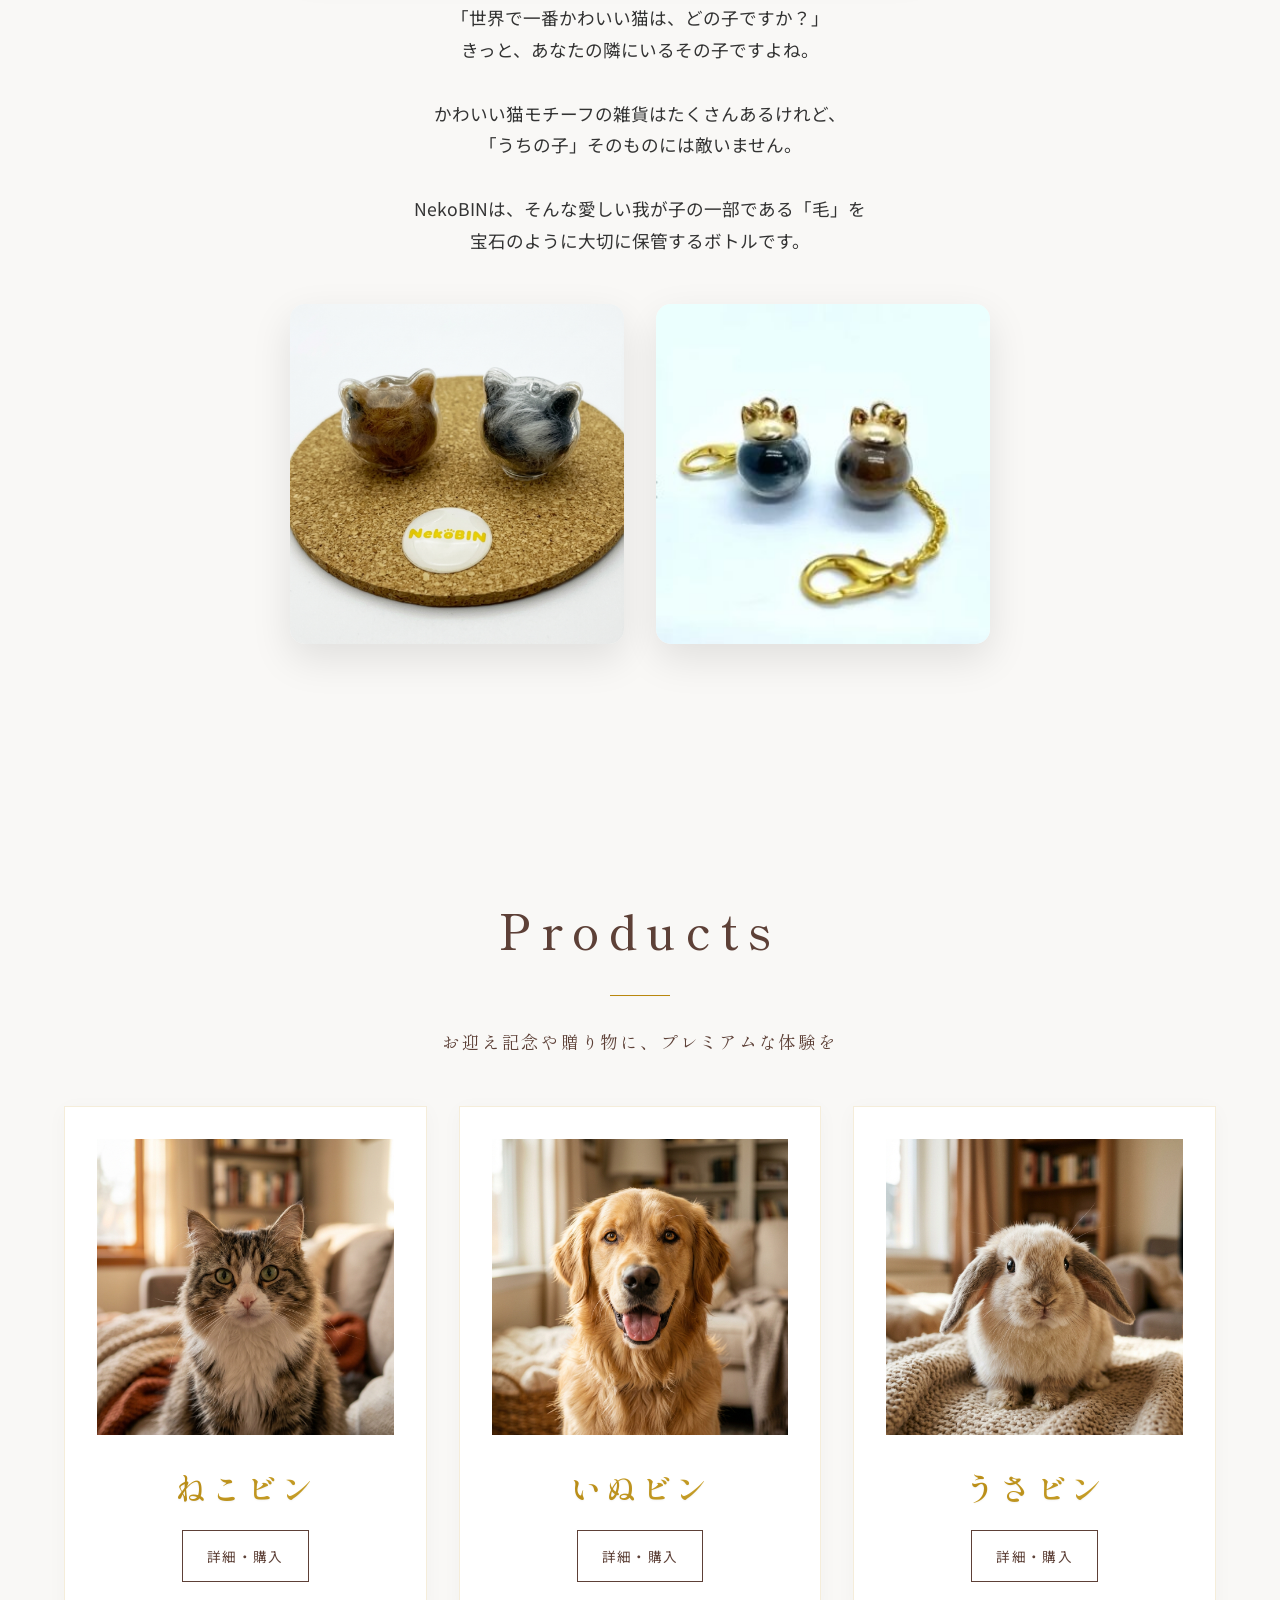
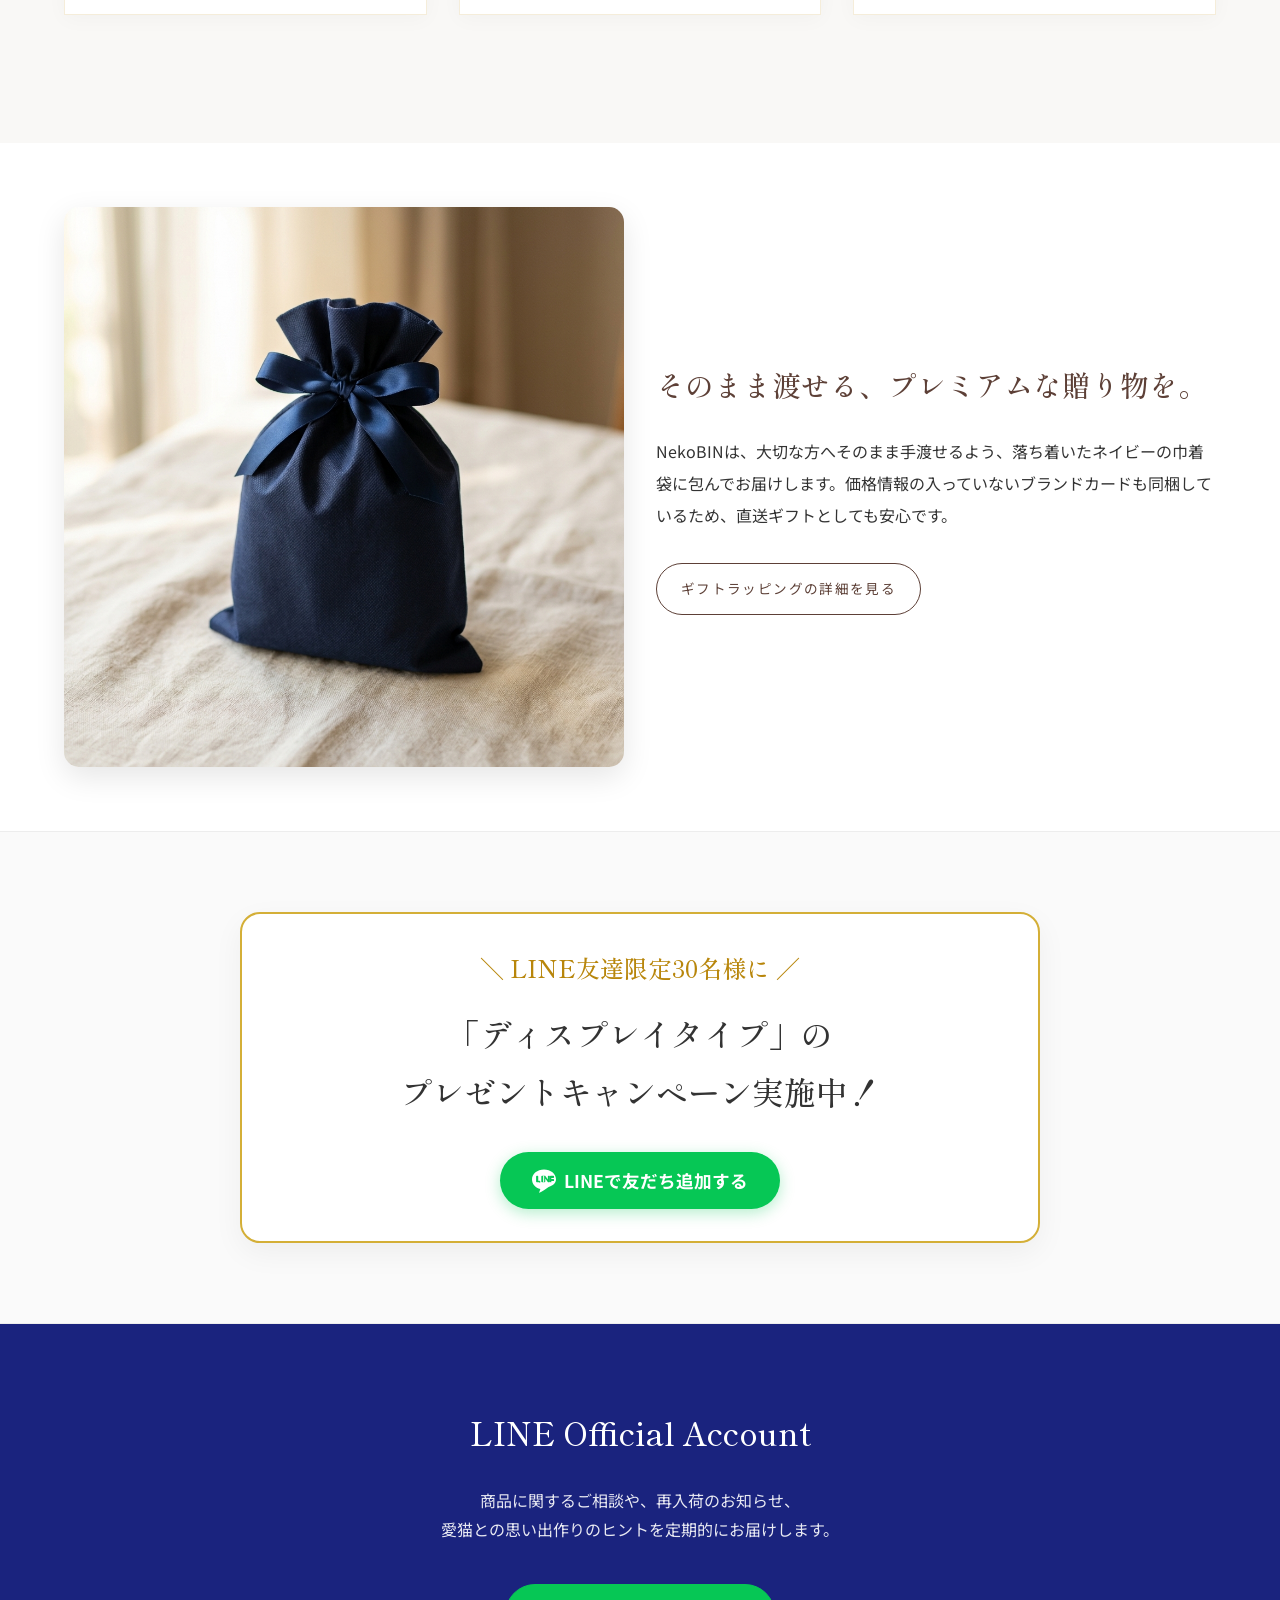
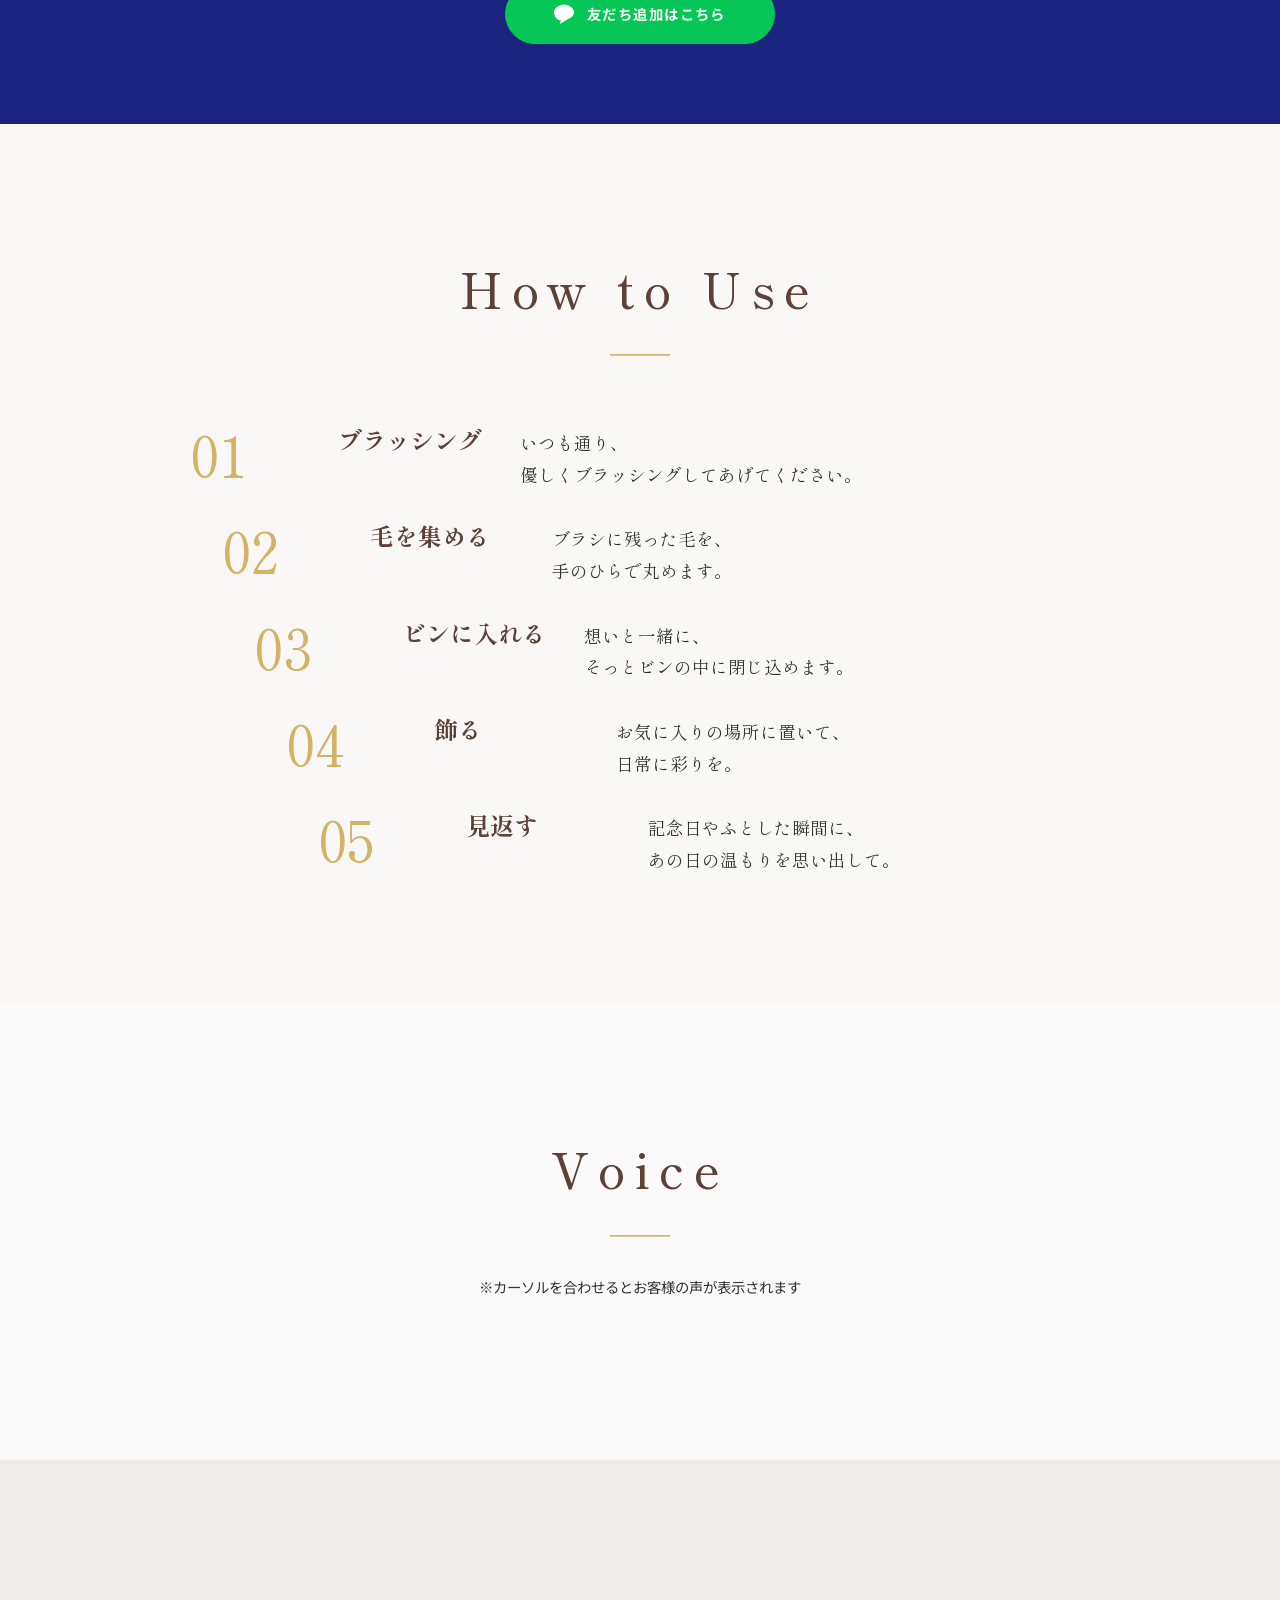
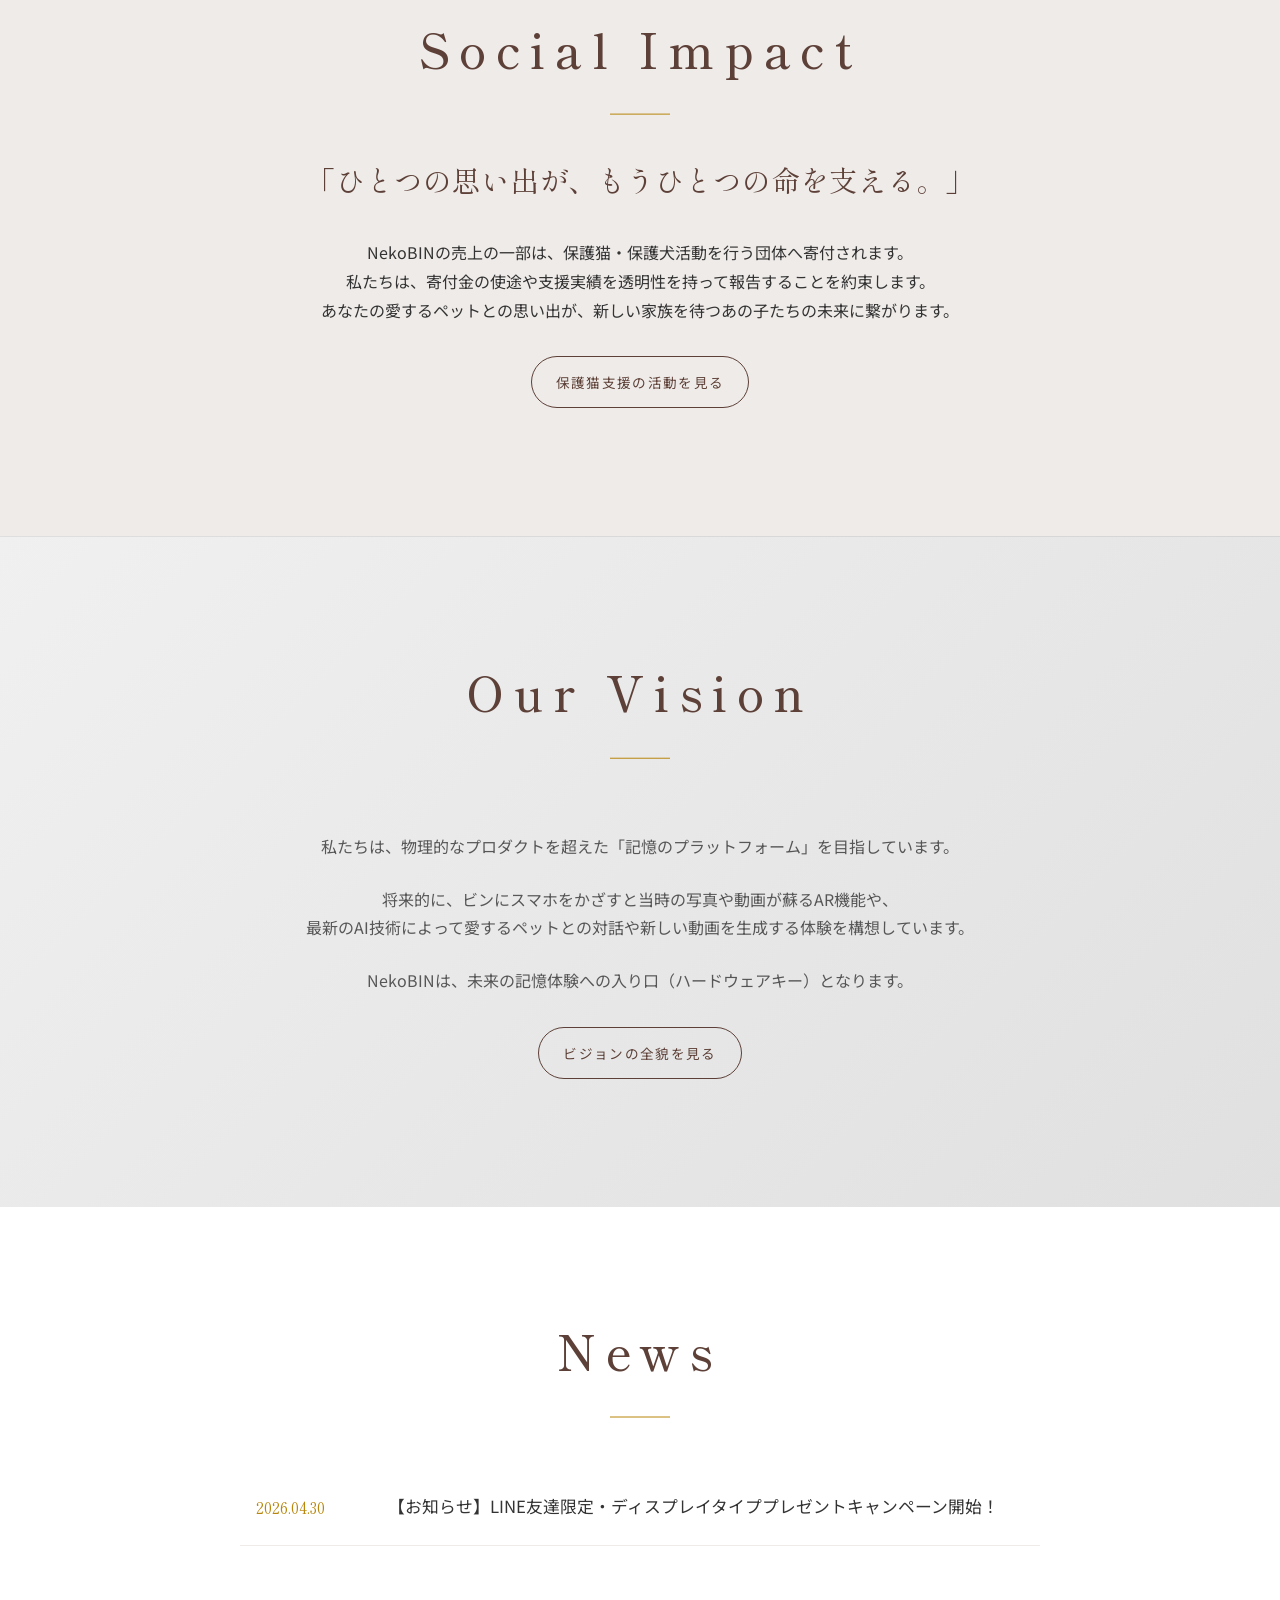
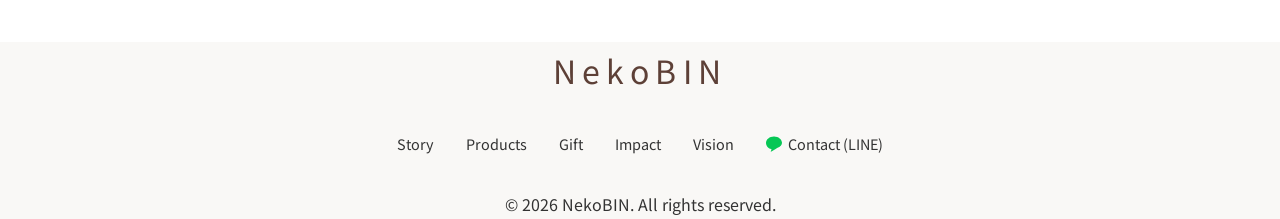
==== commit 3cf1efae: "Add usage page with NFC Tools writing instructions" ====
--- a/index.html
+++ b/index.html
@@ -19,7 +19,7 @@
     <link href="https://fonts.googleapis.com/css2?family=Noto+Sans+JP:wght@300;400;500&family=Shippori+Mincho:wght@400;500;600&display=swap" rel="stylesheet">
     
     <!-- CSS -->
-    <link rel="stylesheet" href="style.css">
+    <link rel="stylesheet" href="style.css?v=3">
 </head>
 <body>
     <div class="noise-overlay"></div>
@@ -35,6 +35,7 @@
             <ul class="nav-links">
                 <li><a href="#story">Story</a></li>
                 <li><a href="#products">Products</a></li>
+                <li><a href="usage.html">How to Use</a></li>
                 <li><a href="gift.html">Gift</a></li>
                 <li><a href="impact.html">Impact</a></li>
                 <li><a href="vision.html">Vision</a></li>
@@ -65,11 +66,11 @@
                     <div class="story-image-container fade-in" style="margin-bottom: 3rem; text-align: center;">
                         <img src="story_header_image.png" alt="かわいい猫たち" style="max-width: 100%; border-radius: 15px; box-shadow: 0 15px 40px rgba(0,0,0,0.1);">
                     </div>
-                    <p>「世界で一番かわいい猫は、どの子ですか？」<br>
+                    <p>「世界で一番かわいい猫は、どの子ですか？」<br class="br-pc">
                     きっと、あなたの隣にいるその子ですよね。</p>
-                    <p>かわいい猫モチーフの雑貨はたくさんあるけれど、<br>
+                    <p>かわいい猫モチーフの雑貨はたくさんあるけれど、<br class="br-pc">
                     「うちの子」そのものには敵いません。</p>
-                    <p>NekoBINは、そんな愛しい我が子の一部である「毛」を<br>
+                    <p>NekoBINは、そんな愛しい我が子の一部である「毛」を<br class="br-pc">
                     宝石のように大切に保管するボトルです。</p>
                     <div class="story-image-container fade-in" style="margin-top: 3rem; display: flex; gap: 2rem; justify-content: center; align-items: stretch; flex-wrap: wrap;">
                         <img src="nekobin_yellow_text.png" alt="NekoBIN ディスプレイタイプ" style="flex: 1; min-width: 280px; max-width: 400px; object-fit: cover; border-radius: 15px; box-shadow: 0 15px 40px rgba(0,0,0,0.1);">
--- a/style.css
+++ b/style.css
@@ -796,6 +796,19 @@
     .product-card h3 {
         font-size: 1.5rem;
     }
+
+    /* スマホ表示では最初からメイン画像とバリエーション画像を両方美しく常時表示する（ガタガタ防止・視認性向上） */
+    .product-card .product-image,
+    .product-card .product-note {
+        display: block !important;
+    }
+    .product-card .product-variations {
+        max-height: none !important;
+        opacity: 1 !important;
+        margin-top: 2rem !important;
+        margin-bottom: 1.5rem !important;
+        overflow: visible !important;
+    }
     
     .step, 
     .step:nth-child(n) {
@@ -913,3 +926,13 @@
 .footer-links a:hover {
     border-bottom: 1px solid var(--color-text-main);
 }
+
+/* PCのみで改行し、スマホでは改行させないためのクラス */
+.br-pc {
+    display: inline;
+}
+@media (max-width: 768px) {
+    .br-pc {
+        display: none;
+    }
+}
